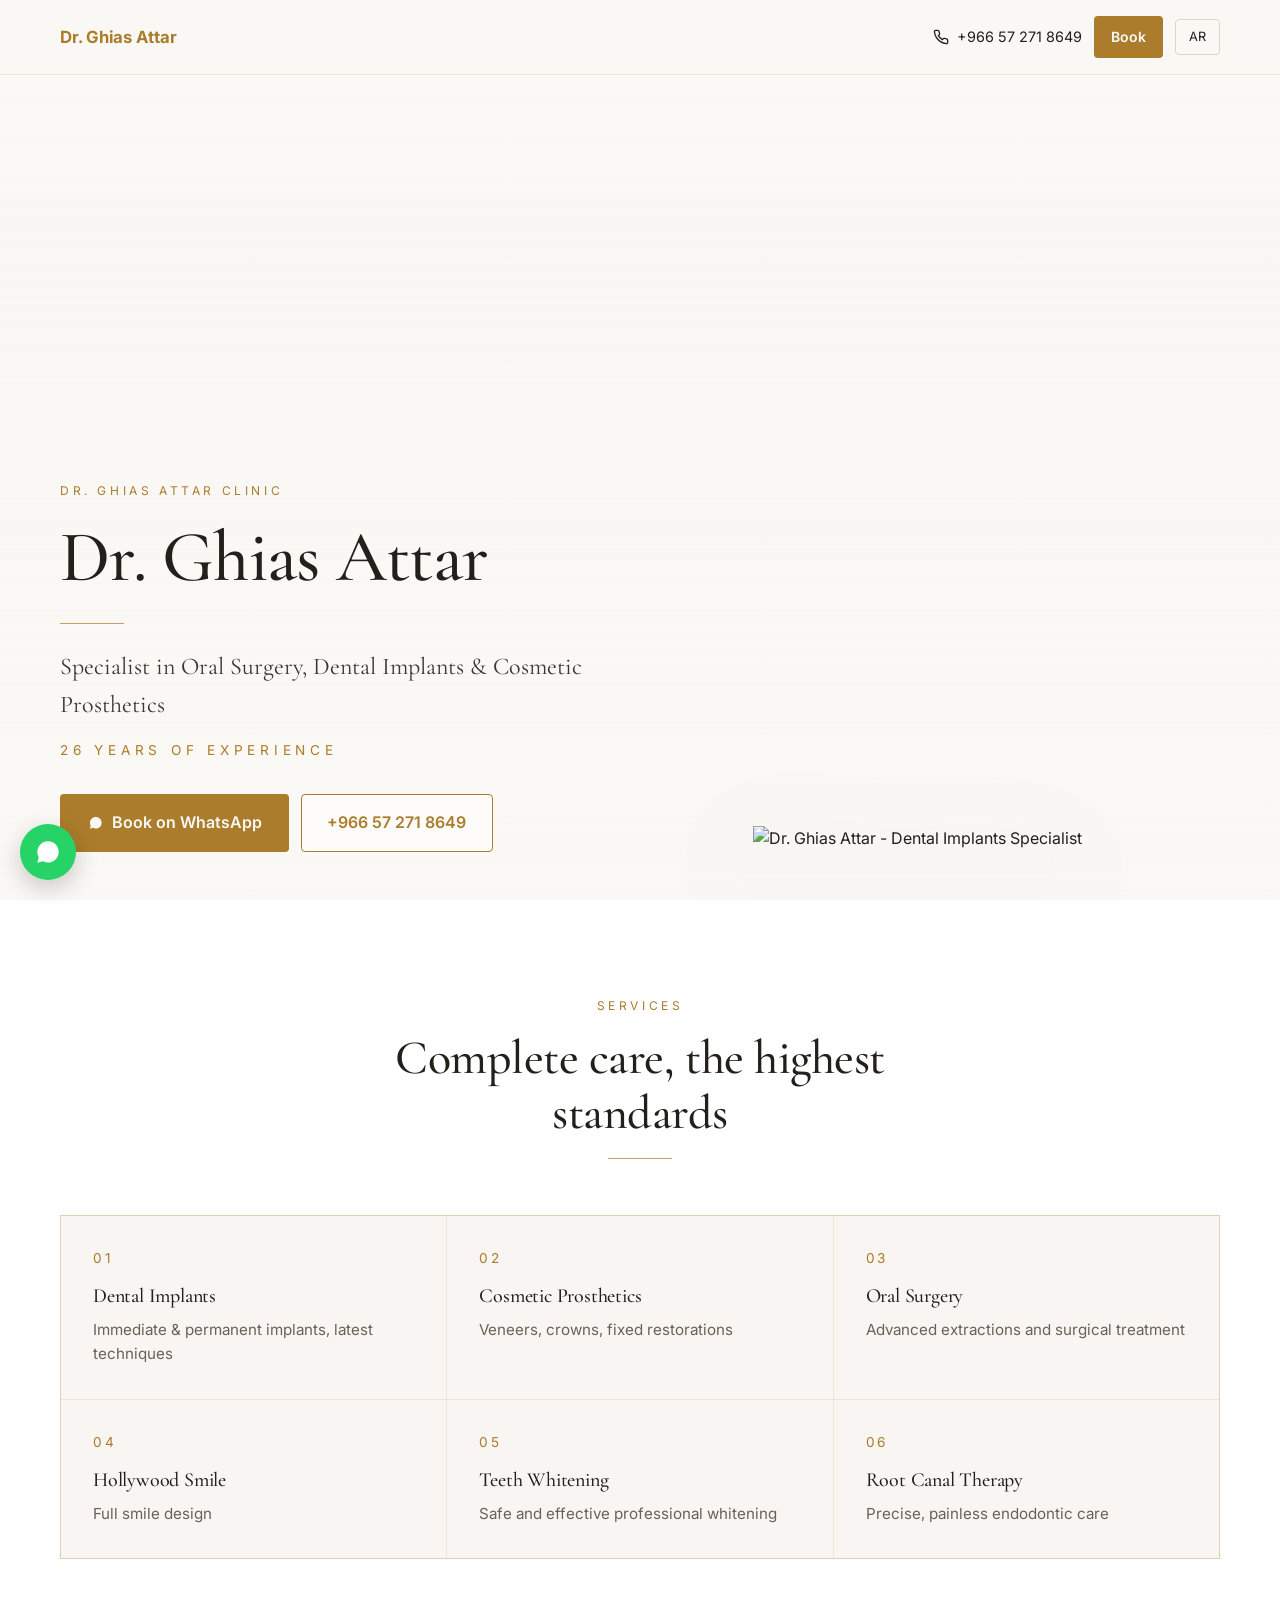
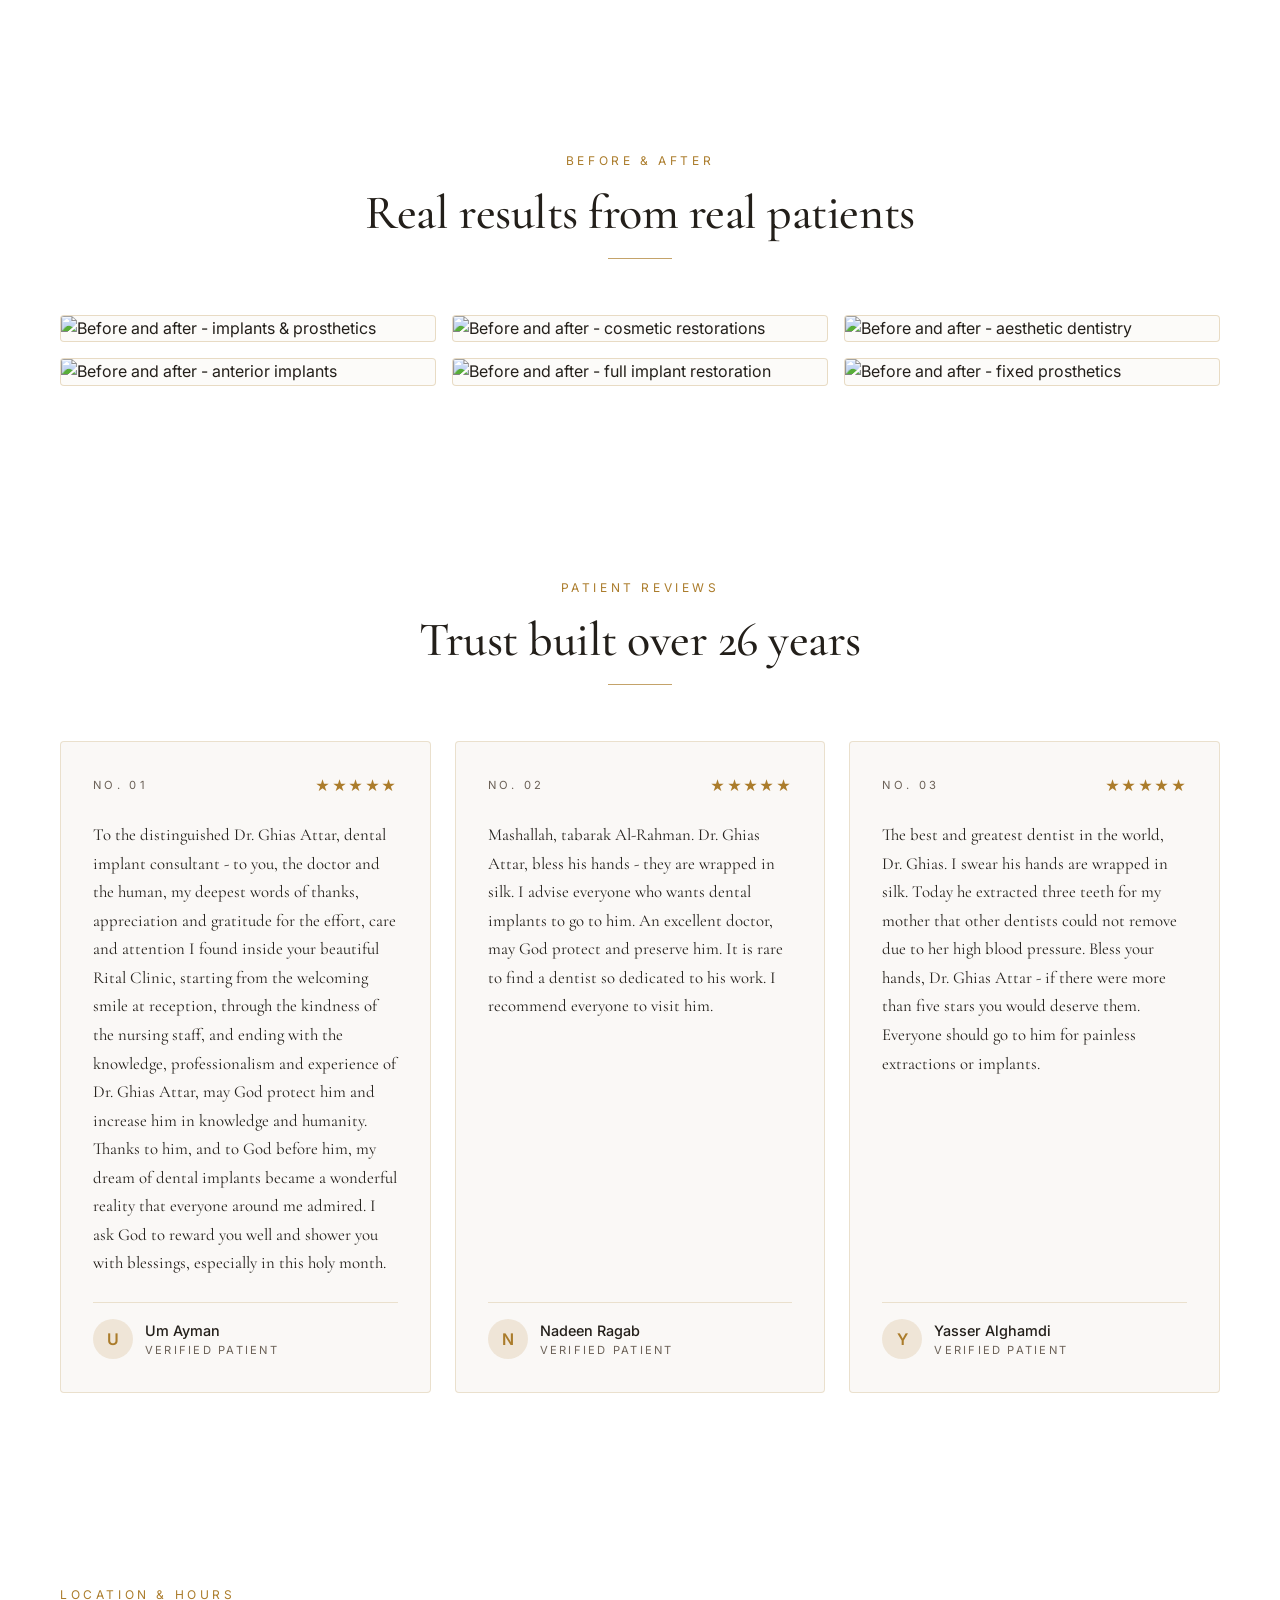
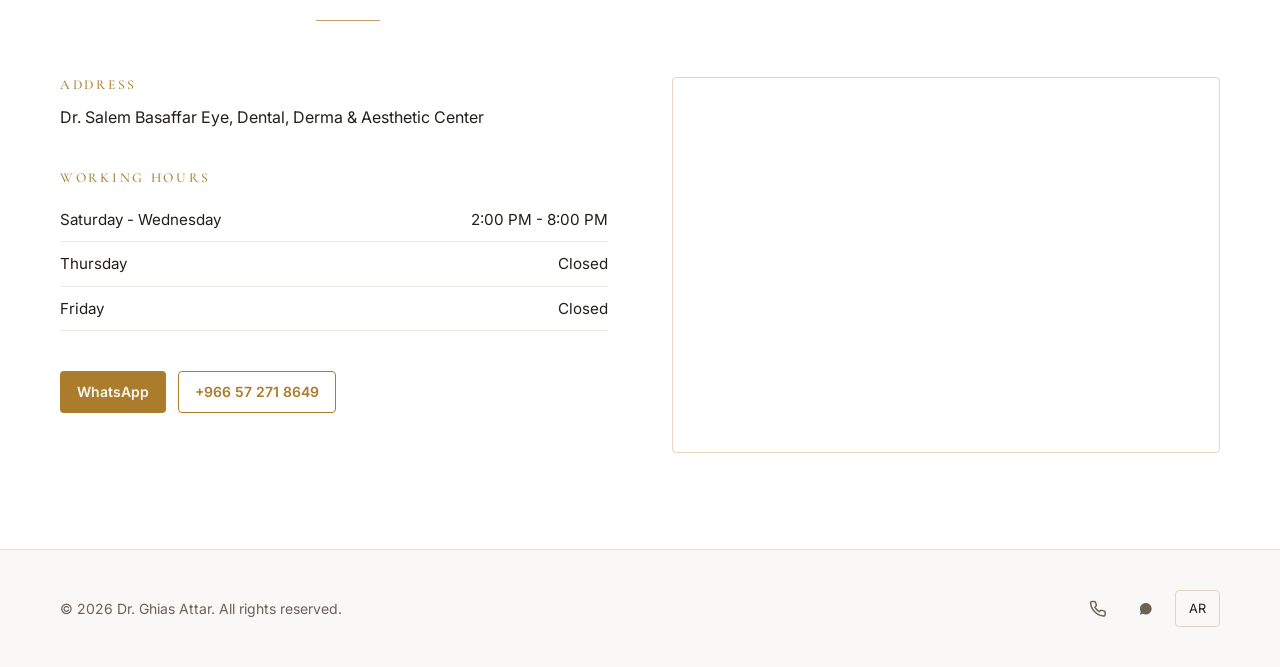
==== en/index.html @ e70b964d "Add files via upload" ====
<!doctype html>
<html lang="en" dir="ltr">
<head>
<meta charset="UTF-8" />
<meta name="viewport" content="width=device-width, initial-scale=1.0" />
<title>Dr. Ghias Attar - Dental Implants & Cosmetic Dentistry Specialist | 26 Years Experience</title>
<meta name="description" content="Dr. Ghias Attar - Specialist in oral surgery, dental implants and cosmetic prosthetics. 26 years of experience. Hollywood smile, veneers, whitening, root canal. Book your appointment today." />
<meta name="keywords" content="dentist, dental implants, cosmetic dentistry, hollywood smile, teeth whitening, Dr. Ghias Attar, Saudi Arabia dentist" />
<link rel="canonical" href="https://dr-ghayath-site.lovable.app/en/" />
<link rel="alternate" hreflang="ar" href="https://dr-ghayath-site.lovable.app/" />
<link rel="alternate" hreflang="en" href="https://dr-ghayath-site.lovable.app/en/" />
<link rel="alternate" hreflang="x-default" href="https://dr-ghayath-site.lovable.app/" />

<meta property="og:type" content="website" />
<meta property="og:locale" content="en_US" />
<meta property="og:title" content="Dr. Ghias Attar - Dental Implants & Cosmetic Dentistry" />
<meta property="og:description" content="26 years of experience in dental implants and cosmetic prosthetics." />
<meta property="og:url" content="https://dr-ghayath-site.lovable.app/en/" />
<meta property="og:image" content="https://dr-ghayath-site.lovable.app/assets/dr-ghiath.jpg" />
<meta name="twitter:card" content="summary_large_image" />

<link rel="icon" type="image/png" href="../favicon.png" />
<link rel="apple-touch-icon" href="../favicon.png" />
<link rel="preconnect" href="https://fonts.googleapis.com" />
<link rel="preconnect" href="https://fonts.gstatic.com" crossorigin />
<link href="https://fonts.googleapis.com/css2?family=Tajawal:wght@400;500;700;900&family=Cormorant+Garamond:wght@400;500;600;700&family=Inter:wght@400;500;600&display=swap" rel="stylesheet" />
<link rel="stylesheet" href="../styles.css" />

<script type="application/ld+json">
{
  "@context": "https://schema.org",
  "@type": "Dentist",
  "name": "Dr. Ghias Attar",
  "alternateName": "د. غياث عطار",
  "image": "https://dr-ghayath-site.lovable.app/assets/dr-ghiath.jpg",
  "url": "https://dr-ghayath-site.lovable.app/en/",
  "telephone": "+966572718649",
  "priceRange": "$$",
  "medicalSpecialty": ["DentalImplants", "CosmeticDentistry", "OralSurgery"],
  "address": { "@type": "PostalAddress", "streetAddress": "Dr. Salem Basaffar Eye, Dental, Derma & Aesthetic Center", "addressCountry": "SA" },
  "openingHoursSpecification": [{ "@type": "OpeningHoursSpecification", "dayOfWeek": ["Saturday","Sunday","Monday","Tuesday","Wednesday"], "opens": "14:00", "closes": "20:00" }],
  "aggregateRating": { "@type": "AggregateRating", "ratingValue": "5.0", "reviewCount": "3" }
}
</script>
</head>
<body>
<!-- Decorative parallax background (aria-hidden, no SEO impact) -->
<div class="parallax-bg" aria-hidden="true">
  <img class="parallax-bg__layer" data-scene="0" src="../assets/clinic-bg.jpg" alt="" loading="eager" style="opacity:1" />
  <img class="parallax-bg__layer" data-scene="1" src="../assets/clinic-room-2.jpg" alt="" loading="lazy" />
  <img class="parallax-bg__layer" data-scene="2" src="../assets/clinic-room-3.jpg" alt="" loading="lazy" />
  <img class="parallax-bg__layer" data-scene="3" src="../assets/clinic-bg.jpg" alt="" loading="lazy" />
  <div class="parallax-bg__wash"></div>
  <div class="parallax-bg__gradient"></div>
</div>
<script>
(function(){
  if (window.matchMedia && window.matchMedia('(prefers-reduced-motion: reduce)').matches) {
    document.querySelectorAll('.parallax-bg__layer').forEach(function(el,i){ el.style.opacity = i===0 ? '1' : '0'; });
    return;
  }
  var layers = document.querySelectorAll('.parallax-bg__layer');
  var ticking = false;
  function update(){
    var max = document.documentElement.scrollHeight - window.innerHeight;
    var progress = max > 0 ? window.scrollY / max : 0;
    var scaled = progress * (layers.length - 1);
    var translateY = progress * 80;
    var scale = 1.08 + progress * 0.04;
    layers.forEach(function(el, i){
      var distance = Math.abs(scaled - i);
      var opacity = Math.max(0, 1 - distance);
      el.style.opacity = opacity;
      el.style.transform = 'translate3d(0,' + (translateY - i*10) + 'px,0) scale(' + scale + ')';
    });
    ticking = false;
  }
  function onScroll(){
    if (ticking) return;
    ticking = true;
    requestAnimationFrame(update);
  }
  update();
  window.addEventListener('scroll', onScroll, { passive: true });
  window.addEventListener('resize', onScroll, { passive: true });
})();
</script>


<header class="site-header">
  <div class="container">
    <a href="#hero" class="brand">Dr. Ghias Attar</a>
    <div class="header-actions">
      <a href="tel:+966572718649" class="header-phone"><svg viewBox="0 0 24 24" fill="none" stroke="currentColor" stroke-width="2" width="16" height="16"><path d="M22 16.92v3a2 2 0 0 1-2.18 2 19.79 19.79 0 0 1-8.63-3.07 19.5 19.5 0 0 1-6-6 19.79 19.79 0 0 1-3.07-8.67A2 2 0 0 1 4.11 2h3a2 2 0 0 1 2 1.72 12.84 12.84 0 0 0 .7 2.81 2 2 0 0 1-.45 2.11L8.09 9.91a16 16 0 0 0 6 6l1.27-1.27a2 2 0 0 1 2.11-.45 12.84 12.84 0 0 0 2.81.7A2 2 0 0 1 22 16.92z"/></svg><span>+966 57 271 8649</span></a>
      <a href="https://wa.me/966572718649" target="_blank" rel="noopener" class="btn btn-primary btn-sm">Book</a>
      <a href="../" class="lang-toggle">AR</a>
    </div>
  </div>
</header>

<main>
  <section id="hero" class="hero">
    <div class="container">
      <div class="hero-grid">
        <div class="hero-text">
          <p class="eyebrow">Dr. Ghias Attar Clinic</p>
          <h1>Dr. Ghias Attar</h1>
          <span class="gold-divider"></span>
          <p class="hero-title">Specialist in Oral Surgery, Dental Implants & Cosmetic Prosthetics</p>
          <p class="hero-experience">26 Years of Experience</p>
          <div class="hero-ctas">
            <a href="https://wa.me/966572718649" target="_blank" rel="noopener" class="btn btn-primary"><svg viewBox="0 0 32 32" fill="currentColor" width="20" height="20"><path d="M16.003 5.333c-5.886 0-10.667 4.78-10.667 10.667 0 1.88.498 3.717 1.444 5.333L5.333 26.667l5.49-1.439a10.62 10.62 0 0 0 5.18 1.34h.004c5.886 0 10.666-4.78 10.666-10.667S21.89 5.333 16.003 5.333z"/></svg>Book on WhatsApp</a>
            <a href="tel:+966572718649" class="btn btn-outline">+966 57 271 8649</a>
          </div>
        </div>
        <div class="hero-img"><img src="../assets/dr-ghiath-cutout.png" alt="Dr. Ghias Attar - Dental Implants Specialist" loading="eager" /></div>
      </div>
    </div>
  </section>

  <section id="services" class="section">
    <div class="container">
      <div class="section-head center"><p class="eyebrow">Services</p><h2>Complete care, the highest standards</h2><span class="gold-divider"></span></div>
      <div class="services-grid">
        <div class="service-card"><div class="service-num">01</div><h3>Dental Implants</h3><p>Immediate & permanent implants, latest techniques</p></div>
        <div class="service-card"><div class="service-num">02</div><h3>Cosmetic Prosthetics</h3><p>Veneers, crowns, fixed restorations</p></div>
        <div class="service-card"><div class="service-num">03</div><h3>Oral Surgery</h3><p>Advanced extractions and surgical treatment</p></div>
        <div class="service-card"><div class="service-num">04</div><h3>Hollywood Smile</h3><p>Full smile design</p></div>
        <div class="service-card"><div class="service-num">05</div><h3>Teeth Whitening</h3><p>Safe and effective professional whitening</p></div>
        <div class="service-card"><div class="service-num">06</div><h3>Root Canal Therapy</h3><p>Precise, painless endodontic care</p></div>
      </div>
    </div>
  </section>

  <section id="gallery" class="section">
    <div class="container">
      <div class="section-head center"><p class="eyebrow">Before & After</p><h2>Real results from real patients</h2><span class="gold-divider"></span></div>
      <div class="gallery-grid">
        <a href="#img1"><img src="../assets/before-after-1.jpg" alt="Before and after - implants & prosthetics" loading="lazy" /></a>
        <a href="#img2"><img src="../assets/before-after-2.jpg" alt="Before and after - cosmetic restorations" loading="lazy" /></a>
        <a href="#img3"><img src="../assets/before-after-3.jpg" alt="Before and after - aesthetic dentistry" loading="lazy" /></a>
        <a href="#img4"><img src="../assets/before-after-4.jpg" alt="Before and after - anterior implants" loading="lazy" /></a>
        <a href="#img5"><img src="../assets/before-after-5.jpg" alt="Before and after - full implant restoration" loading="lazy" /></a>
        <a href="#img6"><img src="../assets/before-after-6.jpg" alt="Before and after - fixed prosthetics" loading="lazy" /></a>
      </div>
    </div>
  </section>

  <section id="testimonials" class="section">
    <div class="container">
      <div class="section-head center"><p class="eyebrow">Patient Reviews</p><h2>Trust built over 26 years</h2><span class="gold-divider"></span></div>
      <div class="reviews-grid">
        <article class="review">
          <div class="review-meta"><span class="review-num">No. 01</span><span class="stars">★★★★★</span></div>
          <p class="review-quote">To the distinguished Dr. Ghias Attar, dental implant consultant - to you, the doctor and the human, my deepest words of thanks, appreciation and gratitude for the effort, care and attention I found inside your beautiful Rital Clinic, starting from the welcoming smile at reception, through the kindness of the nursing staff, and ending with the knowledge, professionalism and experience of Dr. Ghias Attar, may God protect him and increase him in knowledge and humanity. Thanks to him, and to God before him, my dream of dental implants became a wonderful reality that everyone around me admired. I ask God to reward you well and shower you with blessings, especially in this holy month.</p>
          <div class="review-author"><div class="author-avatar">U</div><div><p class="author-name">Um Ayman</p><p class="author-meta">Verified Patient</p></div></div>
        </article>
        <article class="review">
          <div class="review-meta"><span class="review-num">No. 02</span><span class="stars">★★★★★</span></div>
          <p class="review-quote">Mashallah, tabarak Al-Rahman. Dr. Ghias Attar, bless his hands - they are wrapped in silk. I advise everyone who wants dental implants to go to him. An excellent doctor, may God protect and preserve him. It is rare to find a dentist so dedicated to his work. I recommend everyone to visit him.</p>
          <div class="review-author"><div class="author-avatar">N</div><div><p class="author-name">Nadeen Ragab</p><p class="author-meta">Verified Patient</p></div></div>
        </article>
        <article class="review">
          <div class="review-meta"><span class="review-num">No. 03</span><span class="stars">★★★★★</span></div>
          <p class="review-quote">The best and greatest dentist in the world, Dr. Ghias. I swear his hands are wrapped in silk. Today he extracted three teeth for my mother that other dentists could not remove due to her high blood pressure. Bless your hands, Dr. Ghias Attar - if there were more than five stars you would deserve them. Everyone should go to him for painless extractions or implants.</p>
          <div class="review-author"><div class="author-avatar">Y</div><div><p class="author-name">Yasser Alghamdi</p><p class="author-meta">Verified Patient</p></div></div>
        </article>
      </div>
    </div>
  </section>

  <section id="location" class="section">
    <div class="container">
      <div class="section-head" style="text-align:start; margin-inline:0;"><p class="eyebrow">Location & Hours</p><span class="gold-divider"></span></div>
      <div class="location-grid">
        <div class="location-info">
          <div><h3>Address</h3><p>Dr. Salem Basaffar Eye, Dental, Derma & Aesthetic Center</p></div>
          <div><h3>Working Hours</h3>
            <ul class="hours-list">
              <li><span>Saturday - Wednesday</span><span>2:00 PM - 8:00 PM</span></li>
              <li><span>Thursday</span><span>Closed</span></li>
              <li><span>Friday</span><span>Closed</span></li>
            </ul>
          </div>
          <div class="hero-ctas">
            <a href="https://wa.me/966572718649" target="_blank" rel="noopener" class="btn btn-primary btn-sm">WhatsApp</a>
            <a href="tel:+966572718649" class="btn btn-outline btn-sm">+966 57 271 8649</a>
          </div>
        </div>
        <div class="location-map">
          <iframe title="Map - Dr. Salem Basaffar Center" src="https://www.google.com/maps?q=Dr.+Salem+Basaffar+Eye+Dental+Derma+Aesthetic+Center&output=embed" loading="lazy" referrerpolicy="no-referrer-when-downgrade" allowfullscreen></iframe>
        </div>
      </div>
    </div>
  </section>
</main>

<footer class="site-footer">
  <div class="container">
    <p>© <span id="year">2026</span> Dr. Ghias Attar. All rights reserved.</p>
    <div class="footer-links">
      <a href="tel:+966572718649" class="icon-link" aria-label="Call"><svg viewBox="0 0 24 24" fill="none" stroke="currentColor" stroke-width="2"><path d="M22 16.92v3a2 2 0 0 1-2.18 2 19.79 19.79 0 0 1-8.63-3.07 19.5 19.5 0 0 1-6-6 19.79 19.79 0 0 1-3.07-8.67A2 2 0 0 1 4.11 2h3a2 2 0 0 1 2 1.72 12.84 12.84 0 0 0 .7 2.81 2 2 0 0 1-.45 2.11L8.09 9.91a16 16 0 0 0 6 6l1.27-1.27a2 2 0 0 1 2.11-.45 12.84 12.84 0 0 0 2.81.7A2 2 0 0 1 22 16.92z"/></svg></a>
      <a href="https://wa.me/966572718649" target="_blank" rel="noopener" class="icon-link" aria-label="WhatsApp"><svg viewBox="0 0 32 32" fill="currentColor"><path d="M16.003 5.333c-5.886 0-10.667 4.78-10.667 10.667 0 1.88.498 3.717 1.444 5.333L5.333 26.667l5.49-1.439a10.62 10.62 0 0 0 5.18 1.34c5.886 0 10.666-4.78 10.666-10.667S21.89 5.333 16.003 5.333z"/></svg></a>
      <a href="../" class="lang-toggle">AR</a>
    </div>
  </div>
</footer>

<a href="https://wa.me/966572718649" target="_blank" rel="noopener" class="wa-float" aria-label="WhatsApp">
  <svg viewBox="0 0 32 32" fill="currentColor"><path d="M16.003 5.333c-5.886 0-10.667 4.78-10.667 10.667 0 1.88.498 3.717 1.444 5.333L5.333 26.667l5.49-1.439a10.62 10.62 0 0 0 5.18 1.34h.004c5.886 0 10.666-4.78 10.666-10.667S21.89 5.333 16.003 5.333zm4.87 12.964c-.267-.133-1.578-.778-1.822-.867-.244-.089-.422-.133-.6.134-.178.266-.689.867-.844 1.045-.155.178-.31.2-.578.067-.267-.134-1.127-.415-2.146-1.323-.793-.708-1.328-1.582-1.484-1.849-.155-.266-.016-.41.117-.543.12-.12.267-.31.4-.466.133-.155.178-.266.267-.444.089-.178.044-.333-.022-.467-.067-.133-.6-1.448-.823-1.982-.217-.52-.437-.45-.6-.458l-.511-.009a.98.98 0 0 0-.711.333c-.244.267-.933.911-.933 2.222s.955 2.578 1.088 2.756c.133.178 1.88 2.87 4.555 4.025.637.275 1.133.439 1.52.563.638.203 1.219.174 1.679.106.512-.077 1.578-.645 1.8-1.267.222-.622.222-1.156.155-1.267z"/></svg>
</a>

<a href="#gallery" id="img1" class="lightbox" aria-label="Close"><span class="lightbox__close" aria-hidden="true">&times;</span><img src="../assets/before-after-1.jpg" alt="" /></a>
<a href="#gallery" id="img2" class="lightbox" aria-label="Close"><span class="lightbox__close" aria-hidden="true">&times;</span><img src="../assets/before-after-2.jpg" alt="" /></a>
<a href="#gallery" id="img3" class="lightbox" aria-label="Close"><span class="lightbox__close" aria-hidden="true">&times;</span><img src="../assets/before-after-3.jpg" alt="" /></a>
<a href="#gallery" id="img4" class="lightbox" aria-label="Close"><span class="lightbox__close" aria-hidden="true">&times;</span><img src="../assets/before-after-4.jpg" alt="" /></a>
<a href="#gallery" id="img5" class="lightbox" aria-label="Close"><span class="lightbox__close" aria-hidden="true">&times;</span><img src="../assets/before-after-5.jpg" alt="" /></a>
<a href="#gallery" id="img6" class="lightbox" aria-label="Close"><span class="lightbox__close" aria-hidden="true">&times;</span><img src="../assets/before-after-6.jpg" alt="" /></a>
<script>document.getElementById('year').textContent = new Date().getFullYear();</script>
</body>
</html>
---- styles.css ----
/* Dr. Ghias Attar — static site styles */
:root {
  --bg: hsl(40 30% 97%);
  --bg-soft: hsl(40 35% 94%);
  --card: hsl(40 30% 99%);
  --ink: hsl(30 15% 12%);
  --muted: hsl(30 10% 38%);
  --primary: hsl(38 60% 42%);
  --primary-soft: hsl(38 70% 55%);
  --border: hsl(38 25% 82%);
  --shadow: 0 30px 60px -20px rgba(150, 110, 30, 0.25);
}

* { box-sizing: border-box; margin: 0; padding: 0; }

html { scroll-behavior: smooth; -webkit-text-size-adjust: 100%; }

body {
  background: transparent;
  color: var(--ink);
  font-family: 'Tajawal', 'Inter', system-ui, sans-serif;
  line-height: 1.6;
  -webkit-font-smoothing: antialiased;
}

html[lang="en"] body {
  font-family: 'Inter', 'Tajawal', system-ui, sans-serif;
}

h1, h2, h3, h4 {
  font-family: 'Tajawal', serif;
  font-weight: 700;
  letter-spacing: -0.01em;
  line-height: 1.15;
}

html[lang="en"] h1, html[lang="en"] h2, html[lang="en"] h3, html[lang="en"] h4 {
  font-family: 'Cormorant Garamond', 'Tajawal', serif;
  font-weight: 500;
}

a { color: inherit; text-decoration: none; }
img { max-width: 100%; height: auto; display: block; }

.container {
  width: 100%;
  max-width: 1200px;
  margin: 0 auto;
  padding: 0 1.25rem;
}

.gold-divider {
  display: block;
  height: 1px;
  width: 64px;
  background: var(--primary);
  opacity: 0.7;
  margin: 1.5rem 0;
}

.center .gold-divider { margin-left: auto; margin-right: auto; }
.eyebrow {
  font-size: 0.75rem;
  letter-spacing: 0.3em;
  text-transform: uppercase;
  color: var(--primary);
  margin-bottom: 1rem;
}

.btn {
  display: inline-flex;
  align-items: center;
  gap: 0.5rem;
  padding: 0.95rem 1.6rem;
  font-size: 1rem;
  font-weight: 600;
  border-radius: 4px;
  transition: all 0.2s ease;
  border: 1px solid transparent;
  cursor: pointer;
}
.btn-primary { background: var(--primary); color: var(--bg); }
.btn-primary:hover { background: var(--primary-soft); color: var(--ink); }
.btn-outline { border-color: var(--primary); color: var(--primary); background: rgba(255,255,255,0.5); }
.btn-outline:hover { background: var(--primary); color: var(--bg); }

.btn svg { width: 1.1rem; height: 1.1rem; }

/* Header */
.site-header {
  position: fixed;
  top: 0; left: 0; right: 0;
  z-index: 50;
  background: hsla(40, 30%, 97%, 0.85);
  backdrop-filter: blur(12px);
  -webkit-backdrop-filter: blur(12px);
  border-bottom: 1px solid hsla(38, 60%, 42%, 0.15);
}
.site-header .container {
  display: flex;
  align-items: center;
  justify-content: space-between;
  padding-top: 1rem;
  padding-bottom: 1rem;
}
.brand { font-size: 1.05rem; font-weight: 700; color: var(--primary); }
.header-actions { display: flex; align-items: center; gap: 0.75rem; }
.header-phone { display: none; align-items: center; gap: 0.5rem; font-size: 0.9rem; color: var(--ink); }
.header-phone:hover { color: var(--primary); }
.btn-sm { padding: 0.55rem 1rem; font-size: 0.875rem; }
.lang-toggle {
  border: 1px solid var(--border);
  padding: 0.45rem 0.8rem;
  font-size: 0.8rem;
  border-radius: 4px;
  color: var(--ink);
  background: transparent;
}
.lang-toggle:hover { border-color: var(--primary); color: var(--primary); }

@media (min-width: 640px) { .header-phone { display: inline-flex; } }

/* Hero */
.hero {
  min-height: 100svh;
  display: flex;
  align-items: flex-end;
  padding: 7rem 0 3rem;
  position: relative;
  overflow: hidden;
}
.hero-grid {
  display: grid;
  grid-template-columns: 1fr;
  gap: 2rem;
  align-items: end;
  width: 100%;
}
.hero-img { display: flex; justify-content: center; }
.hero-img img {
  width: 18rem;
  filter: drop-shadow(0 30px 55px rgba(60, 40, 10, 0.3));
  object-fit: contain;
  object-position: bottom;
}
.hero-text h1 {
  font-size: clamp(2.5rem, 7vw, 4.5rem);
  margin-bottom: 1rem;
}
.hero-title {
  font-size: clamp(1.15rem, 2.5vw, 1.5rem);
  color: hsla(30, 15%, 12%, 0.9);
  max-width: 36rem;
  margin-bottom: 0.75rem;
  font-family: 'Cormorant Garamond', 'Tajawal', serif;
}
html[lang="ar"] .hero-title { font-family: 'Tajawal', serif; }
.hero-experience {
  font-size: 0.85rem;
  letter-spacing: 0.35em;
  text-transform: uppercase;
  color: var(--primary);
  margin: 1rem 0 2rem;
}
.hero-ctas { display: flex; flex-wrap: wrap; gap: 0.75rem; }

@media (min-width: 768px) {
  .hero-grid { grid-template-columns: 7fr 5fr; gap: 2.5rem; }
  .hero-img { order: 2; justify-content: flex-end; }
  .hero-img img { width: 100%; max-height: 720px; }
  .hero-text { order: 1; }
}

/* Sections */
.section { padding: 6rem 0; position: relative; }
.section-head { max-width: 36rem; margin: 0 auto 3.5rem; text-align: center; }
.section-head h2 {
  font-size: clamp(1.85rem, 4vw, 3rem);
  margin: 0.5rem 0 1rem;
}
.section-head .gold-divider { margin: 1rem auto 0; }

/* Services */
.services-grid {
  display: grid;
  grid-template-columns: 1fr;
  gap: 1px;
  background: hsla(38, 60%, 42%, 0.2);
  border: 1px solid hsla(38, 60%, 42%, 0.2);
}
.service-card {
  background: hsla(40, 30%, 97%, 0.9);
  padding: 2rem;
  transition: background 0.2s;
}
.service-card:hover { background: var(--bg); }
.service-num {
  color: var(--primary);
  font-size: 0.85rem;
  letter-spacing: 0.2em;
  margin-bottom: 1rem;
}
.service-card h3 { font-size: 1.25rem; margin-bottom: 0.6rem; }
.service-card p { color: var(--muted); font-size: 0.95rem; }
@media (min-width: 640px) { .services-grid { grid-template-columns: 1fr 1fr; } }
@media (min-width: 1024px) { .services-grid { grid-template-columns: 1fr 1fr 1fr; } }

/* Gallery */
.gallery-grid {
  display: grid;
  grid-template-columns: 1fr;
  gap: 1rem;
}
.gallery-grid a {
  display: block;
  border: 1px solid hsla(38, 60%, 42%, 0.25);
  overflow: hidden;
  border-radius: 4px;
  transition: border-color 0.2s, transform 0.4s;
  background: hsla(40, 30%, 97%, 0.6);
}
.gallery-grid a:hover { border-color: var(--primary); }
.gallery-grid img { transition: transform 0.5s ease; width: 100%; }
.gallery-grid a:hover img { transform: scale(1.03); }
@media (min-width: 640px) { .gallery-grid { grid-template-columns: 1fr 1fr; } }
@media (min-width: 1024px) { .gallery-grid { grid-template-columns: 1fr 1fr 1fr; } }

/* Testimonials */
.reviews-grid {
  display: grid;
  grid-template-columns: 1fr;
  gap: 1.5rem;
}
.review {
  position: relative;
  background: hsla(40, 30%, 97%, 0.9);
  border: 1px solid hsla(38, 60%, 42%, 0.2);
  padding: 2rem;
  border-radius: 4px;
  display: flex;
  flex-direction: column;
}
.review-meta {
  display: flex;
  justify-content: space-between;
  align-items: center;
  margin-bottom: 1.5rem;
}
.review-num {
  font-size: 0.7rem;
  letter-spacing: 0.3em;
  text-transform: uppercase;
  color: var(--muted);
}
.stars { color: var(--primary); font-size: 0.9rem; letter-spacing: 0.1em; font-family: 'Inter', 'Segoe UI Symbol', 'Apple Color Emoji', system-ui, sans-serif; }
.review-num { font-family: 'Inter', system-ui, sans-serif; }
.review-quote {
  font-family: 'Cormorant Garamond', 'Tajawal', serif;
  font-size: 1.05rem;
  line-height: 1.7;
  margin-bottom: 1.5rem;
  flex: 1;
}
html[lang="ar"] .review-quote { font-family: 'Tajawal', serif; font-weight: 400; }
.review-author {
  display: flex;
  align-items: center;
  gap: 0.75rem;
  padding-top: 1rem;
  border-top: 1px solid hsla(38, 60%, 42%, 0.2);
}
.author-avatar {
  width: 2.5rem; height: 2.5rem;
  border-radius: 50%;
  background: hsla(38, 60%, 42%, 0.15);
  color: var(--primary);
  display: flex;
  align-items: center;
  justify-content: center;
  font-weight: 600;
  flex-shrink: 0;
}
.author-name { font-size: 0.9rem; font-weight: 500; }
.author-meta { font-size: 0.7rem; letter-spacing: 0.2em; text-transform: uppercase; color: var(--muted); }
@media (min-width: 768px) { .reviews-grid { grid-template-columns: 1fr 1fr 1fr; } }

/* Location */
.location-grid {
  display: grid;
  grid-template-columns: 1fr;
  gap: 2.5rem;
}
.location-info > div { margin-bottom: 2.5rem; }
.location-info h3 {
  font-size: 0.85rem;
  letter-spacing: 0.2em;
  text-transform: uppercase;
  color: var(--primary);
  margin-bottom: 0.75rem;
}
.hours-list { list-style: none; }
.hours-list li {
  display: flex;
  justify-content: space-between;
  padding: 0.6rem 0;
  border-bottom: 1px solid hsla(38, 25%, 82%, 0.5);
  font-size: 0.95rem;
}
.location-map {
  border: 1px solid hsla(38, 60%, 42%, 0.3);
  border-radius: 4px;
  overflow: hidden;
  min-height: 360px;
}
.location-map iframe { width: 100%; height: 100%; min-height: 360px; border: 0; display: block; }
@media (min-width: 768px) { .location-grid { grid-template-columns: 1fr 1fr; gap: 4rem; } }

/* Footer */
.site-footer {
  border-top: 1px solid hsla(38, 60%, 42%, 0.2);
  padding: 2.5rem 0;
  background: hsla(40, 30%, 97%, 0.9);
}
.site-footer .container {
  display: flex;
  flex-direction: column;
  align-items: center;
  gap: 1.5rem;
  text-align: center;
}
.site-footer p { color: var(--muted); font-size: 0.875rem; }
.footer-links { display: flex; gap: 0.75rem; align-items: center; }
.icon-link {
  display: inline-flex;
  width: 2.25rem; height: 2.25rem;
  align-items: center; justify-content: center;
  color: var(--muted);
  border-radius: 50%;
}
.icon-link:hover { color: var(--primary); }
.icon-link svg { width: 1.1rem; height: 1.1rem; }
@media (min-width: 768px) {
  .site-footer .container { flex-direction: row; justify-content: space-between; text-align: start; }
}

/* Floating WhatsApp */
.wa-float {
  position: fixed;
  bottom: 1.25rem;
  inset-inline-start: 1.25rem;
  z-index: 50;
  width: 3.5rem;
  height: 3.5rem;
  border-radius: 50%;
  background: #25D366;
  color: #fff;
  display: inline-flex;
  align-items: center;
  justify-content: center;
  box-shadow: 0 8px 24px rgba(0,0,0,0.2);
  transition: transform 0.2s;
}
.wa-float:hover { transform: scale(1.05); }
.wa-float svg { width: 2rem; height: 2rem; }

/* Lightbox via :target — entire backdrop is a link, click anywhere to close */
.lightbox {
  position: fixed;
  inset: 0;
  background: rgba(20, 14, 8, 0.92);
  display: none;
  align-items: center;
  justify-content: center;
  z-index: 100;
  padding: 1rem;
  cursor: zoom-out;
  text-decoration: none;
}
.lightbox:target { display: flex; }
.lightbox img {
  max-height: 90vh;
  max-width: 100%;
  object-fit: contain;
  cursor: default;
  pointer-events: none;
}
.lightbox__close {
  position: absolute;
  top: 1.25rem;
  inset-inline-end: 1.25rem;
  width: 2.5rem;
  height: 2.5rem;
  display: flex;
  align-items: center;
  justify-content: center;
  color: var(--bg);
  font-family: 'Inter', system-ui, sans-serif;
  font-size: 2rem;
  line-height: 1;
  border-radius: 999px;
  background: rgba(0,0,0,0.35);
}

/* Utility */
[dir="rtl"] .ltr-num { direction: ltr; display: inline-block; unicode-bidi: embed; }

/* ============================================
   Parallax background — decorative, SEO-safe
   ============================================ */
.parallax-bg {
  position: fixed;
  inset: 0;
  z-index: -1;
  overflow: hidden;
  background: var(--bg);
  pointer-events: none;
}
.parallax-bg__layer {
  position: absolute;
  inset: 0;
  width: 100%;
  height: 100%;
  object-fit: cover;
  opacity: 0;
  transform: translate3d(0, 0, 0) scale(1.08);
  transition: opacity 0.7s ease-out;
  will-change: transform, opacity;
}
.parallax-bg__wash {
  position: absolute;
  inset: 0;
  background: hsla(40, 30%, 97%, 0.55);
}
.parallax-bg__gradient {
  position: absolute;
  inset: 0;
  background: linear-gradient(
    to bottom,
    hsla(40, 30%, 97%, 0.3) 0%,
    transparent 50%,
    hsla(40, 30%, 97%, 0.7) 100%
  );
}
/* Respect users who prefer less motion */
@media (prefers-reduced-motion: reduce) {
  .parallax-bg__layer {
    transition: none;
    transform: none !important;
  }
}
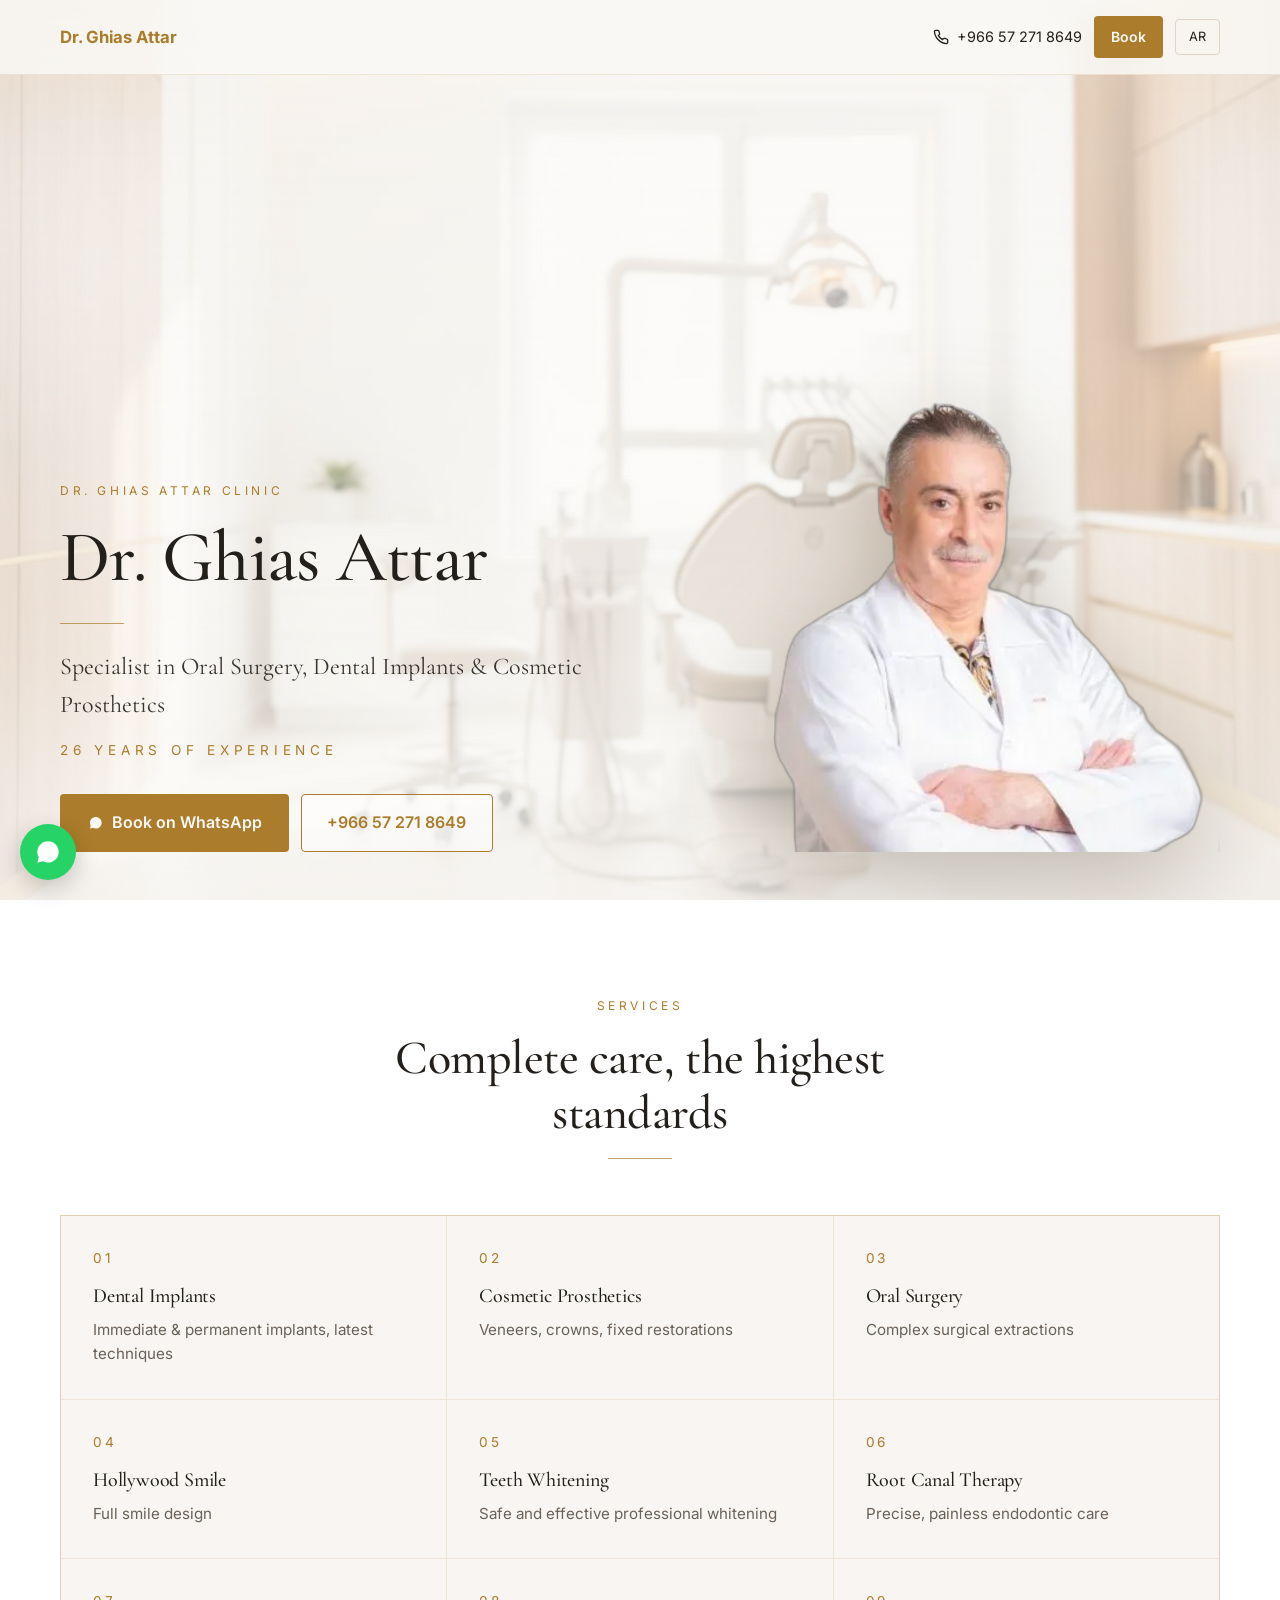
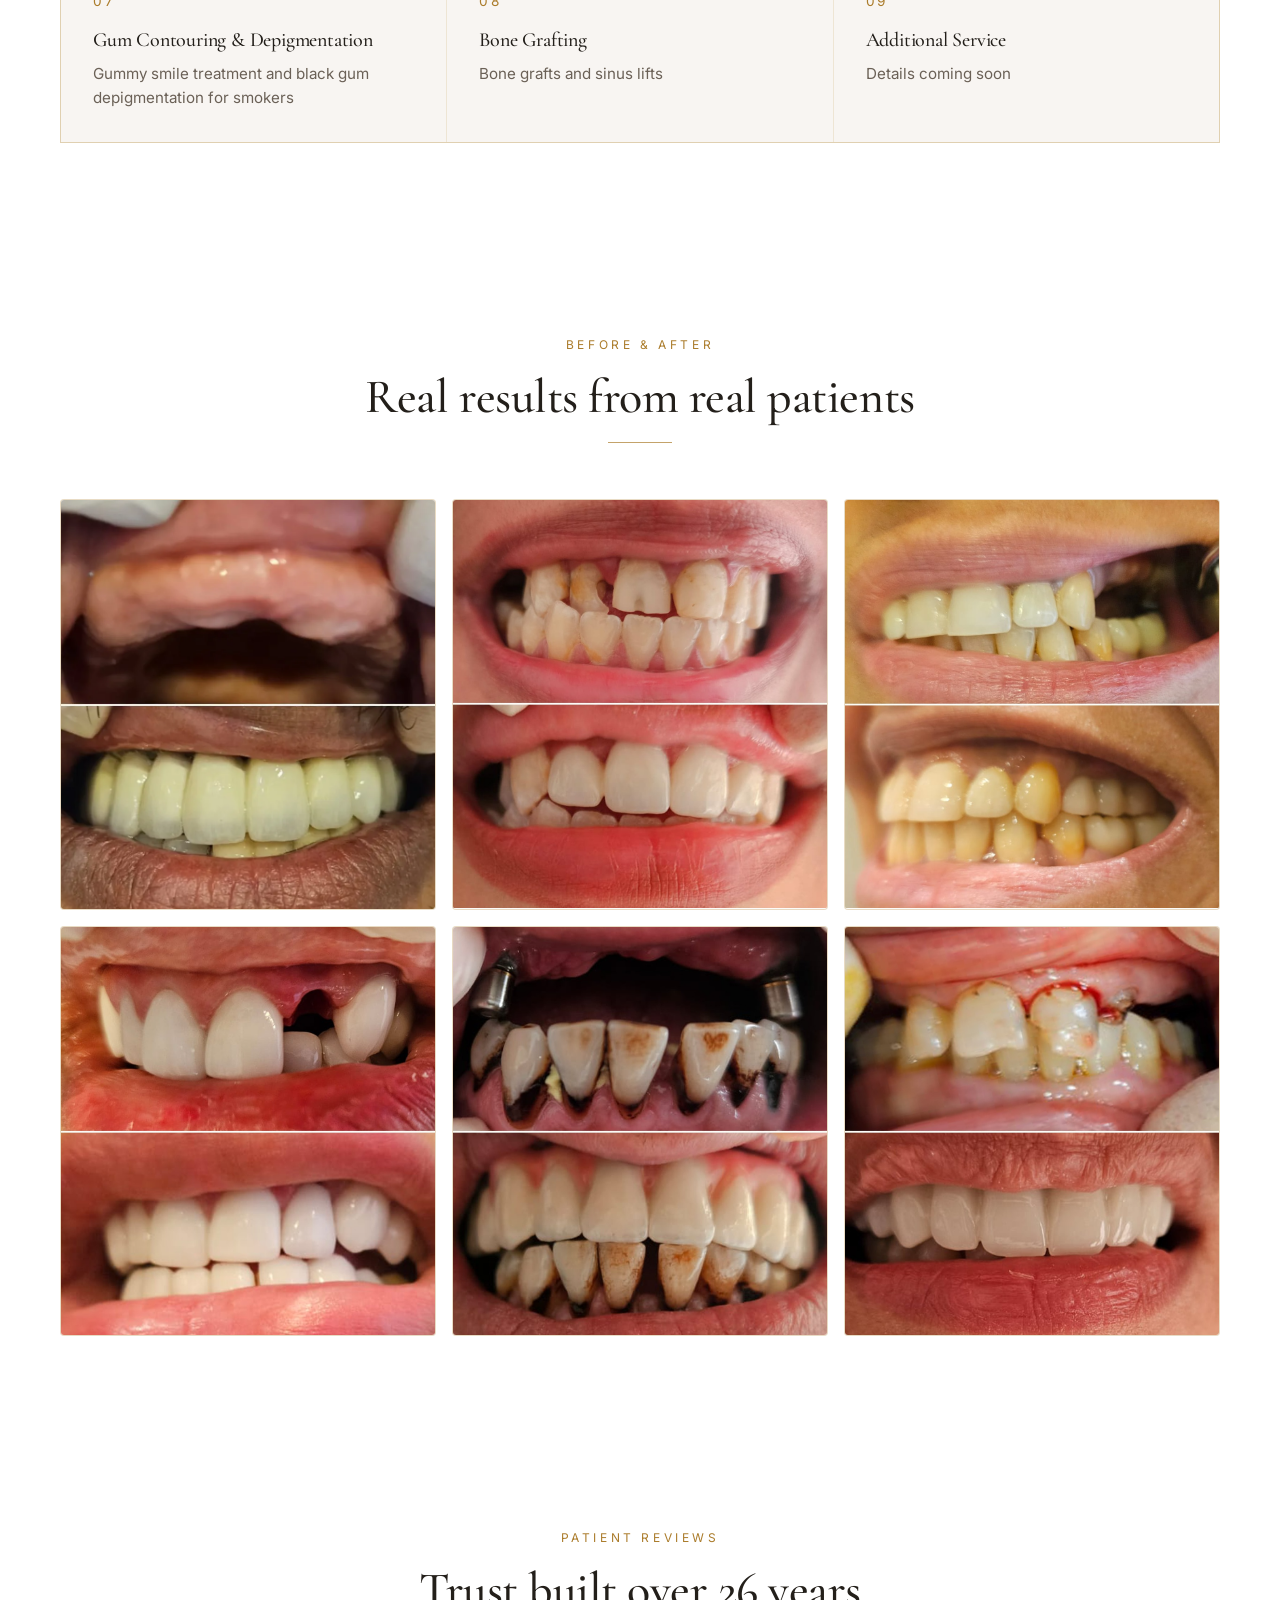
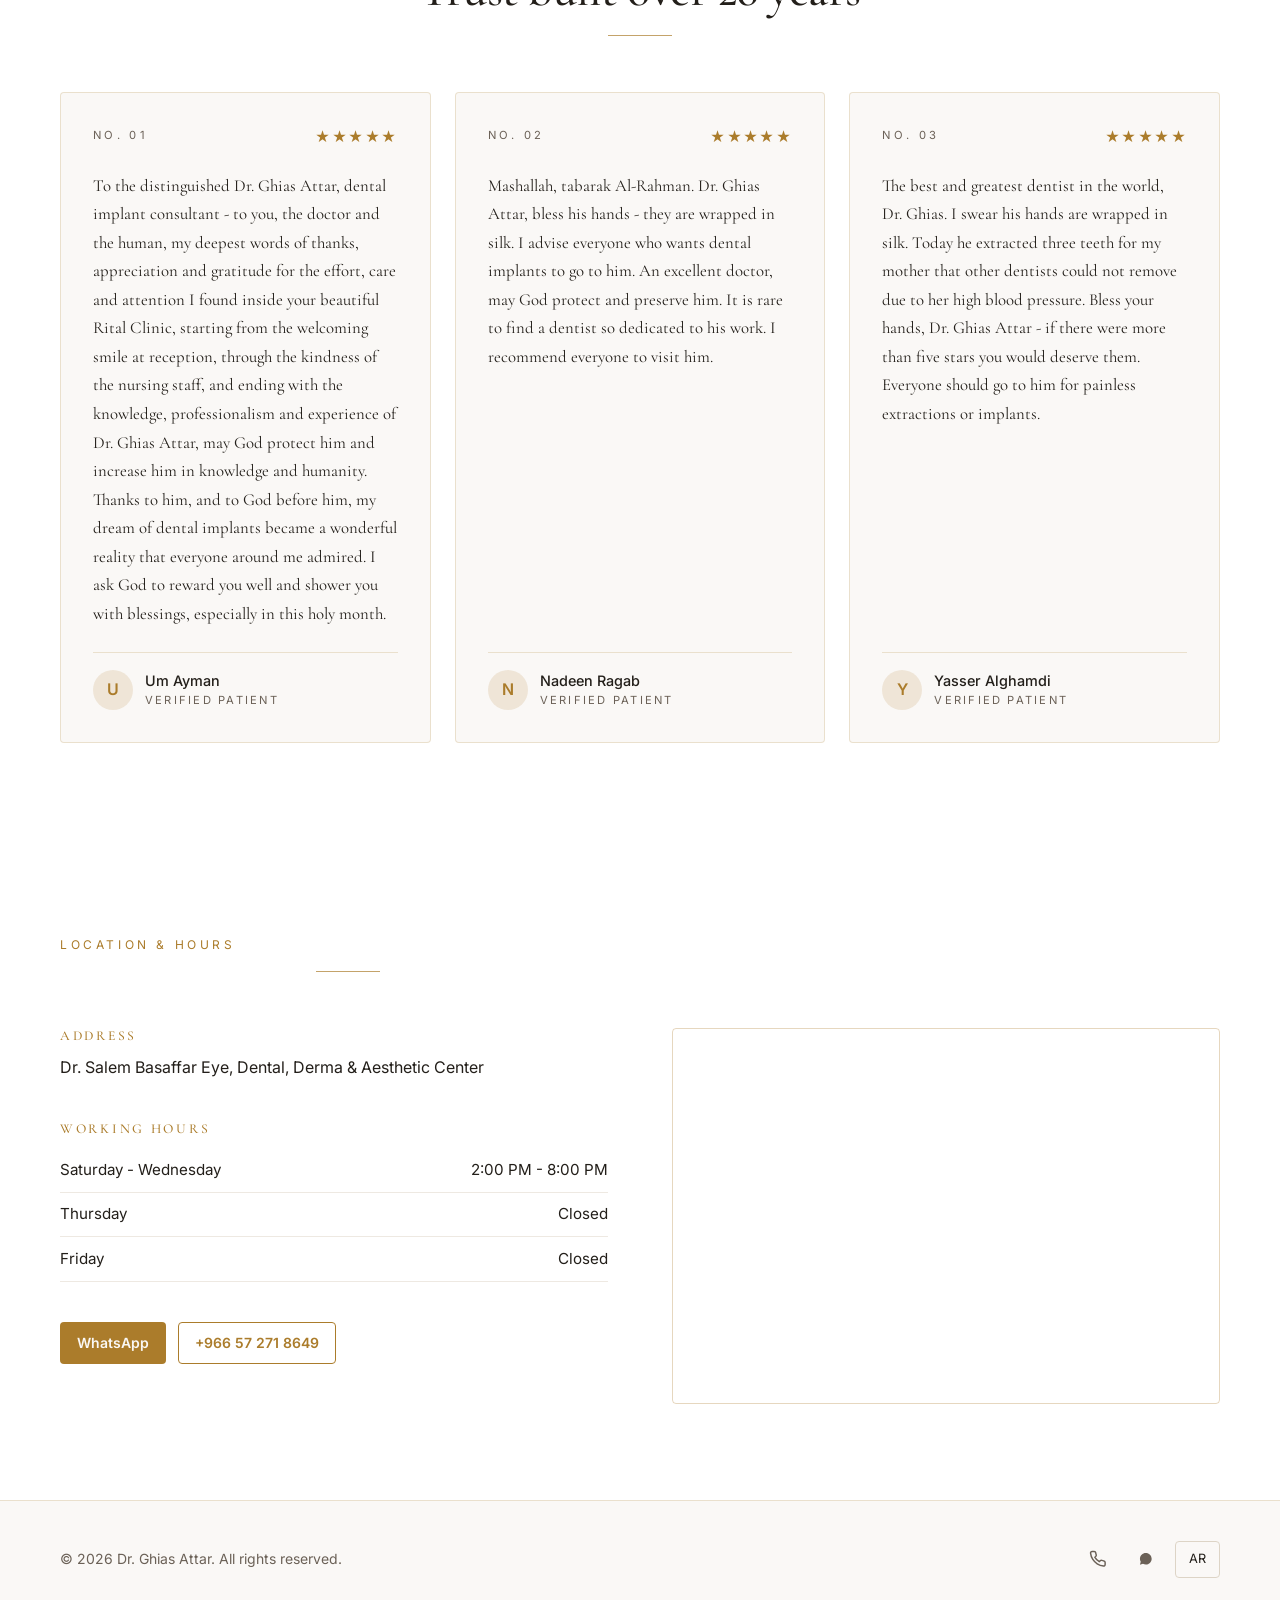
==== commit 083de937: "Add files via upload" ====
--- a/en/index.html
+++ b/en/index.html
@@ -124,10 +124,13 @@
       <div class="services-grid">
         <div class="service-card"><div class="service-num">01</div><h3>Dental Implants</h3><p>Immediate & permanent implants, latest techniques</p></div>
         <div class="service-card"><div class="service-num">02</div><h3>Cosmetic Prosthetics</h3><p>Veneers, crowns, fixed restorations</p></div>
-        <div class="service-card"><div class="service-num">03</div><h3>Oral Surgery</h3><p>Advanced extractions and surgical treatment</p></div>
+        <div class="service-card"><div class="service-num">03</div><h3>Oral Surgery</h3><p>Complex surgical extractions</p></div>
         <div class="service-card"><div class="service-num">04</div><h3>Hollywood Smile</h3><p>Full smile design</p></div>
         <div class="service-card"><div class="service-num">05</div><h3>Teeth Whitening</h3><p>Safe and effective professional whitening</p></div>
         <div class="service-card"><div class="service-num">06</div><h3>Root Canal Therapy</h3><p>Precise, painless endodontic care</p></div>
+        <div class="service-card"><div class="service-num">07</div><h3>Gum Contouring & Depigmentation</h3><p>Gummy smile treatment and black gum depigmentation for smokers</p></div>
+        <div class="service-card"><div class="service-num">08</div><h3>Bone Grafting</h3><p>Bone grafts and sinus lifts</p></div>
+        <div class="service-card"><div class="service-num">09</div><h3>Additional Service</h3><p>Details coming soon</p></div>
       </div>
     </div>
   </section>
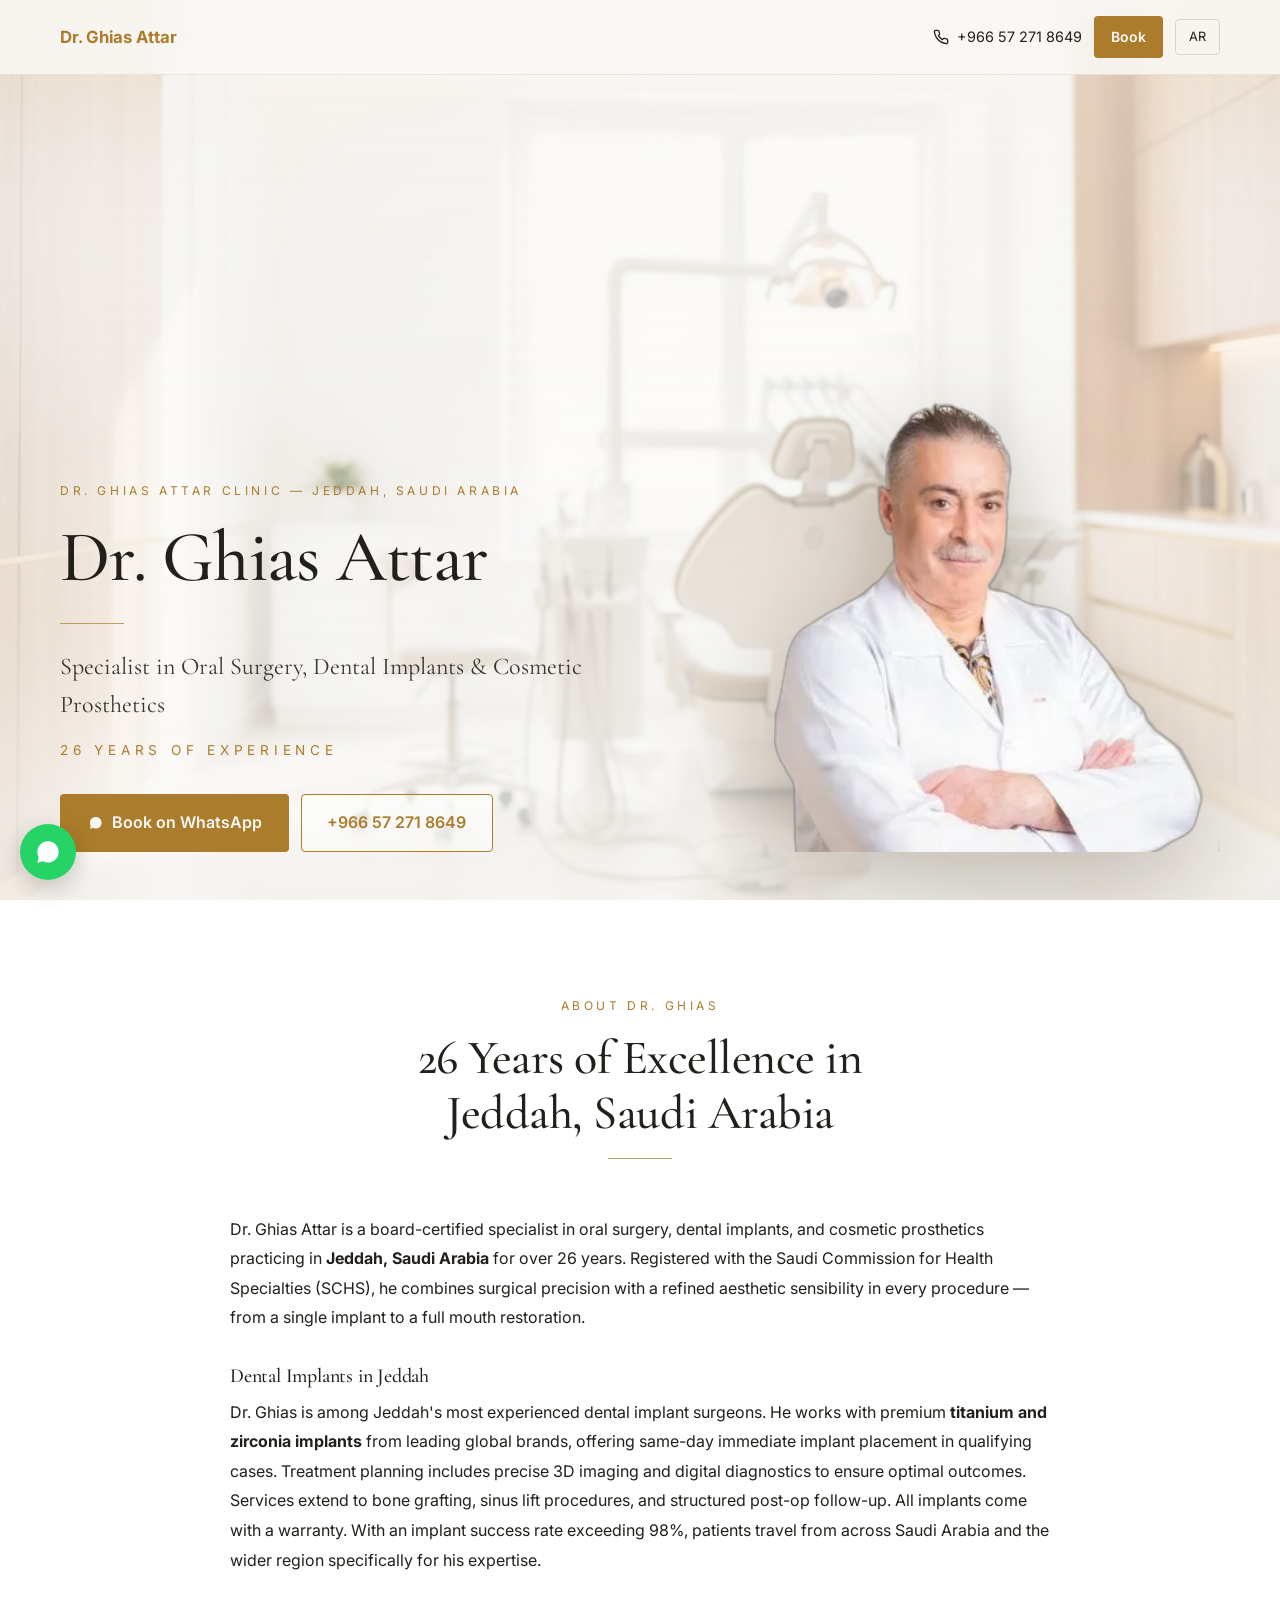
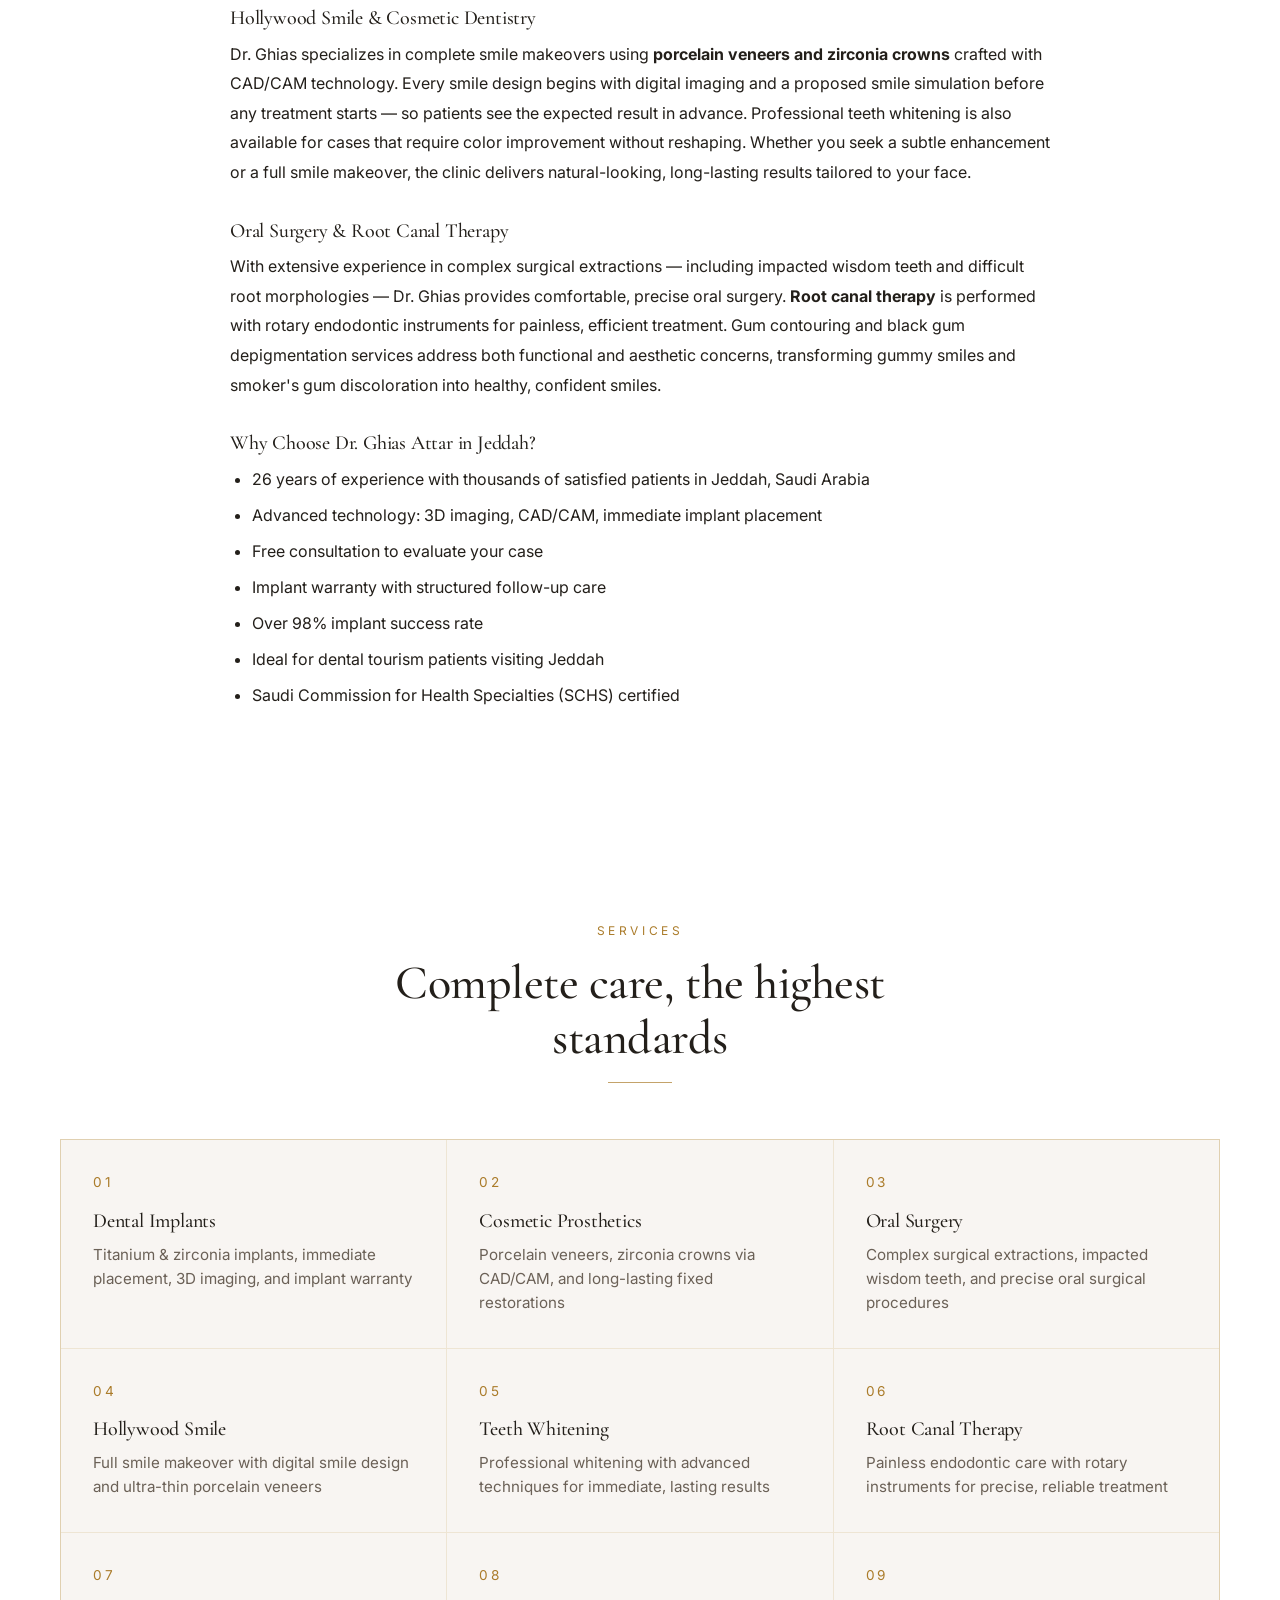
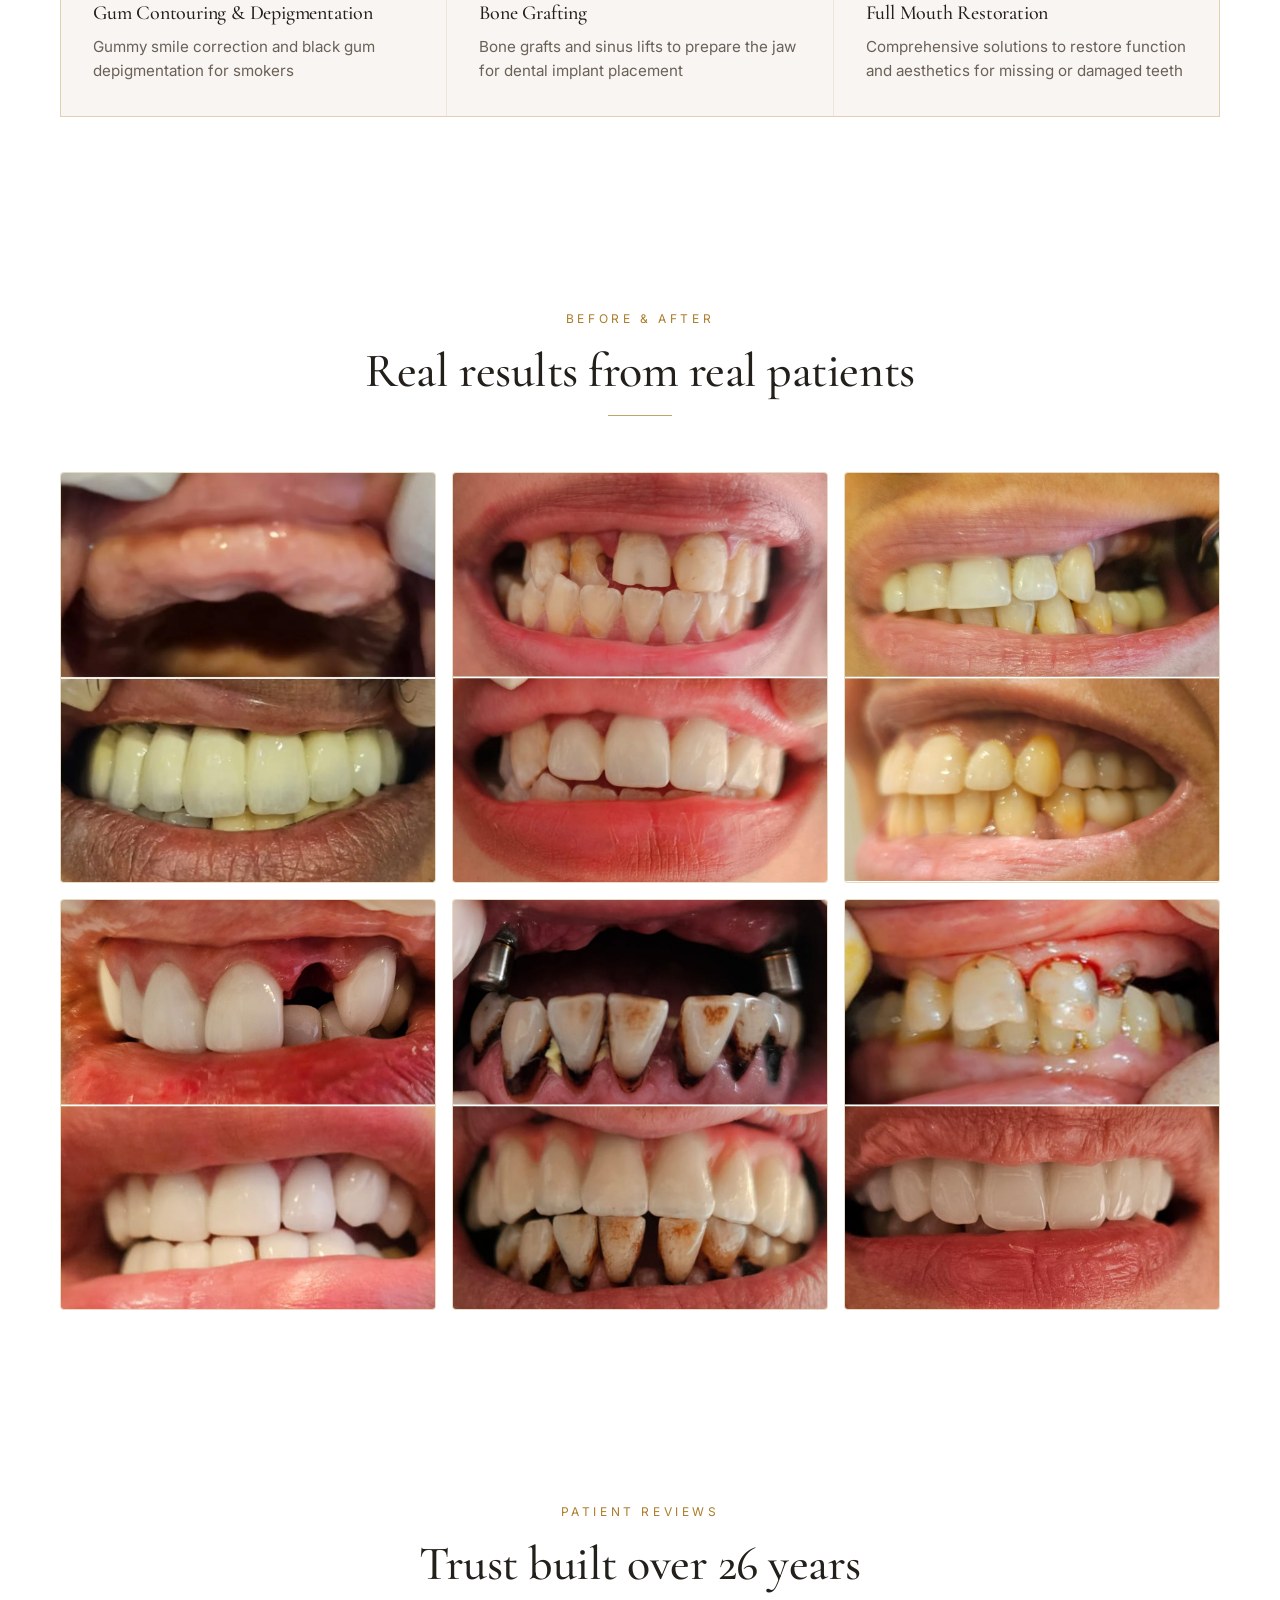
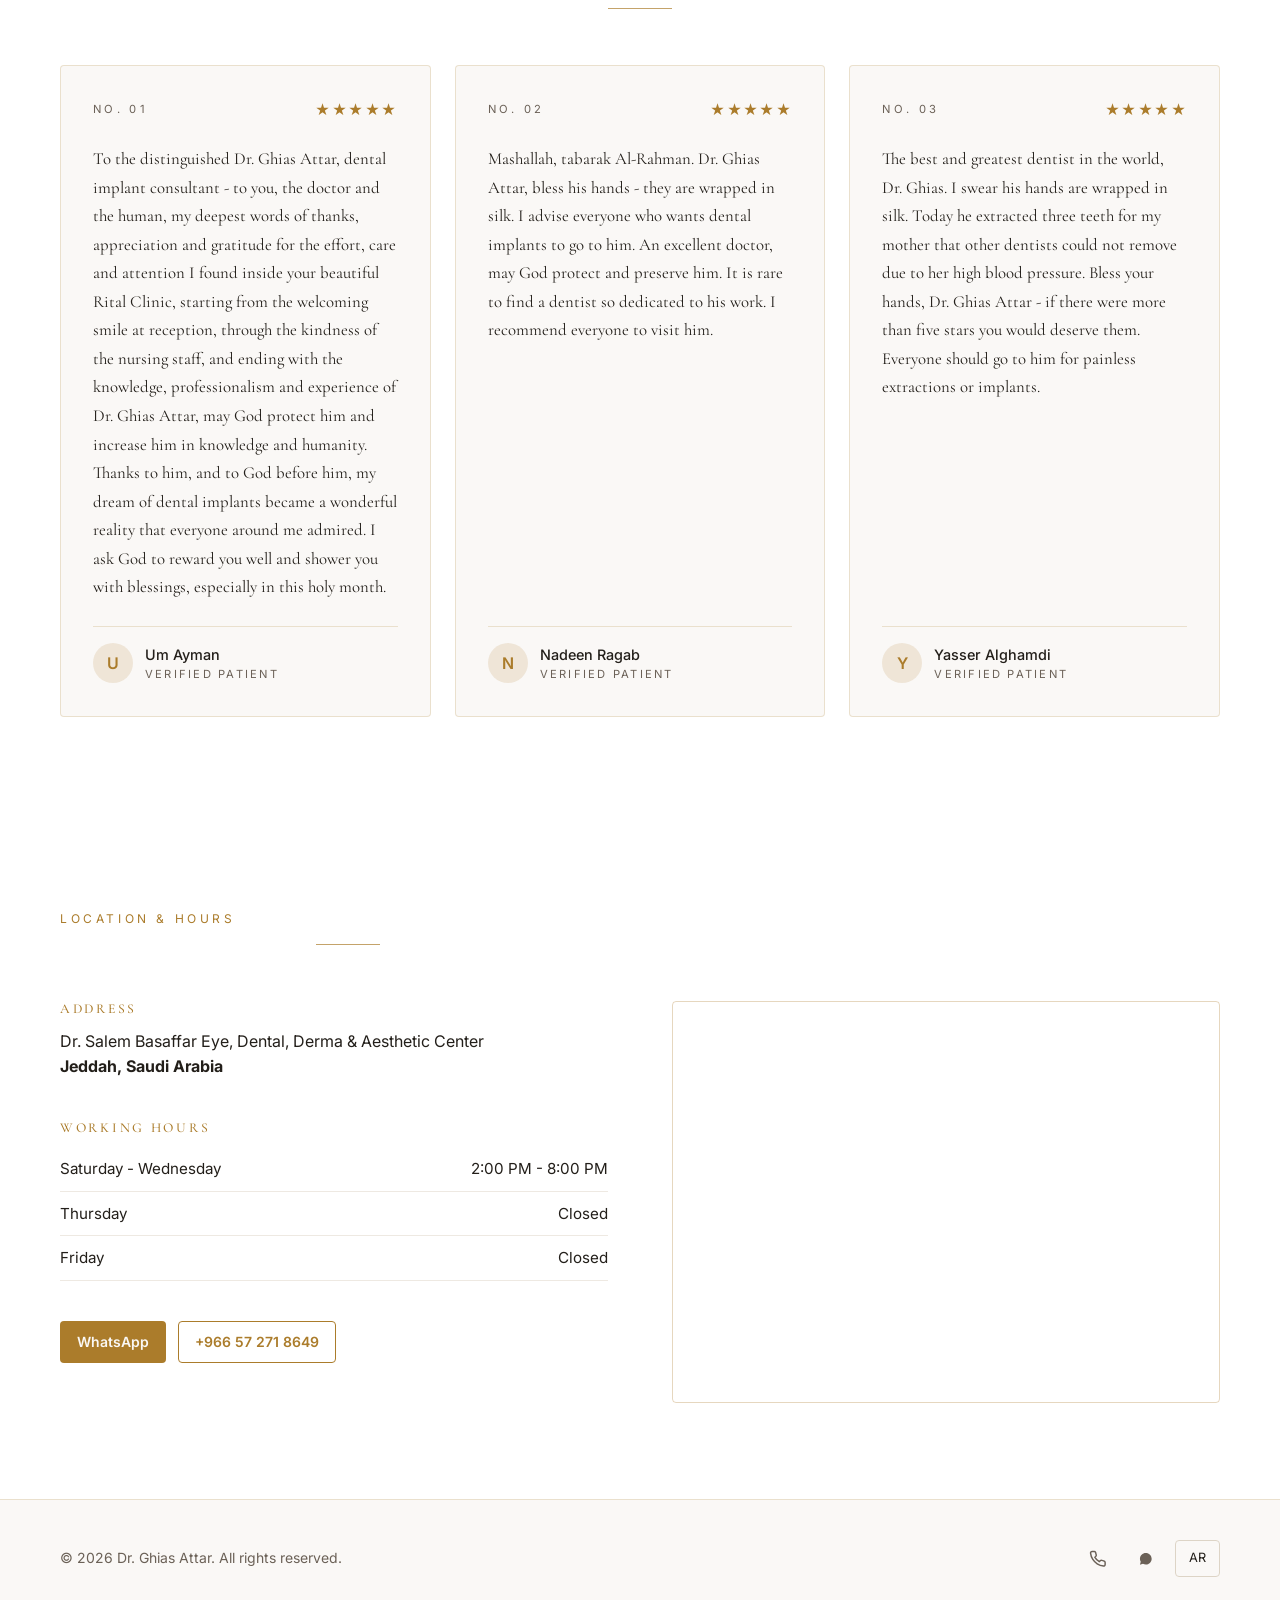
==== commit caa84a28: "Fix critical and high-priority SEO issues across the site - Fix all URLs from old lovable.app domain" ====
--- a/en/index.html
+++ b/en/index.html
@@ -3,21 +3,25 @@
 <head>
 <meta charset="UTF-8" />
 <meta name="viewport" content="width=device-width, initial-scale=1.0" />
-<title>Dr. Ghias Attar - Dental Implants & Cosmetic Dentistry Specialist | 26 Years Experience</title>
-<meta name="description" content="Dr. Ghias Attar - Specialist in oral surgery, dental implants and cosmetic prosthetics. 26 years of experience. Hollywood smile, veneers, whitening, root canal. Book your appointment today." />
-<meta name="keywords" content="dentist, dental implants, cosmetic dentistry, hollywood smile, teeth whitening, Dr. Ghias Attar, Saudi Arabia dentist" />
-<link rel="canonical" href="https://dr-ghayath-site.lovable.app/en/" />
-<link rel="alternate" hreflang="ar" href="https://dr-ghayath-site.lovable.app/" />
-<link rel="alternate" hreflang="en" href="https://dr-ghayath-site.lovable.app/en/" />
-<link rel="alternate" hreflang="x-default" href="https://dr-ghayath-site.lovable.app/" />
+<title>Dr. Ghias Attar – Dental Implants & Cosmetic Dentistry | Jeddah</title>
+<meta name="description" content="Dr. Ghias Attar – Dental implants and cosmetic dentistry specialist in Jeddah, Saudi Arabia. 26 years of experience in titanium & zirconia implants, Hollywood smile, porcelain veneers, and root canal therapy. Free consultation. Book today." />
+<meta name="keywords" content="dental implants Jeddah, dentist Jeddah, Hollywood smile Jeddah, dental veneers Jeddah, cosmetic dentistry Saudi Arabia, Dr. Ghias Attar, teeth whitening Jeddah, best dentist Jeddah, zirconia implants, titanium implants, full mouth restoration" />
+<meta name="author" content="Dr. Ghias Attar" />
+<link rel="canonical" href="https://drghiasattar.com/en/" />
+<link rel="alternate" hreflang="ar" href="https://drghiasattar.com/" />
+<link rel="alternate" hreflang="en" href="https://drghiasattar.com/en/" />
+<link rel="alternate" hreflang="x-default" href="https://drghiasattar.com/" />
 
 <meta property="og:type" content="website" />
 <meta property="og:locale" content="en_US" />
-<meta property="og:title" content="Dr. Ghias Attar - Dental Implants & Cosmetic Dentistry" />
-<meta property="og:description" content="26 years of experience in dental implants and cosmetic prosthetics." />
-<meta property="og:url" content="https://dr-ghayath-site.lovable.app/en/" />
-<meta property="og:image" content="https://dr-ghayath-site.lovable.app/assets/dr-ghiath.jpg" />
+<meta property="og:title" content="Dr. Ghias Attar – Dental Implants & Cosmetic Dentistry | Jeddah" />
+<meta property="og:description" content="26 years of experience in dental implants and cosmetic dentistry in Jeddah, Saudi Arabia. Free consultation. Book today." />
+<meta property="og:url" content="https://drghiasattar.com/en/" />
+<meta property="og:image" content="https://drghiasattar.com/assets/dr-ghiath.jpg" />
 <meta name="twitter:card" content="summary_large_image" />
+<meta name="twitter:title" content="Dr. Ghias Attar – Dental Implants & Cosmetic Dentistry | Jeddah" />
+<meta name="twitter:description" content="26 years of experience in dental implants and cosmetic dentistry in Jeddah, Saudi Arabia. Free consultation." />
+<meta name="twitter:image" content="https://drghiasattar.com/assets/dr-ghiath.jpg" />
 
 <link rel="icon" type="image/png" href="../favicon.png" />
 <link rel="apple-touch-icon" href="../favicon.png" />
@@ -32,14 +36,30 @@
   "@type": "Dentist",
   "name": "Dr. Ghias Attar",
   "alternateName": "د. غياث عطار",
-  "image": "https://dr-ghayath-site.lovable.app/assets/dr-ghiath.jpg",
-  "url": "https://dr-ghayath-site.lovable.app/en/",
+  "description": "Dental implants and cosmetic dentistry specialist in Jeddah, Saudi Arabia. 26 years of experience in titanium & zirconia implants, Hollywood smile, veneers, and root canal therapy. Free consultation available.",
+  "image": "https://drghiasattar.com/assets/dr-ghiath.jpg",
+  "url": "https://drghiasattar.com/en/",
   "telephone": "+966572718649",
   "priceRange": "$$",
   "medicalSpecialty": ["DentalImplants", "CosmeticDentistry", "OralSurgery"],
-  "address": { "@type": "PostalAddress", "streetAddress": "Dr. Salem Basaffar Eye, Dental, Derma & Aesthetic Center", "addressCountry": "SA" },
+  "address": {
+    "@type": "PostalAddress",
+    "streetAddress": "Dr. Salem Basaffar Eye, Dental, Derma & Aesthetic Center",
+    "addressLocality": "Jeddah",
+    "addressRegion": "Makkah Province",
+    "addressCountry": "SA"
+  },
+  "geo": {
+    "@type": "GeoCoordinates",
+    "latitude": "21.5433",
+    "longitude": "39.1728"
+  },
   "openingHoursSpecification": [{ "@type": "OpeningHoursSpecification", "dayOfWeek": ["Saturday","Sunday","Monday","Tuesday","Wednesday"], "opens": "14:00", "closes": "20:00" }],
-  "aggregateRating": { "@type": "AggregateRating", "ratingValue": "5.0", "reviewCount": "3" }
+  "aggregateRating": { "@type": "AggregateRating", "ratingValue": "5.0", "reviewCount": "3" },
+  "sameAs": [
+    "https://drghiasattar.com",
+    "https://drghiasattar.com/en/"
+  ]
 }
 </script>
 </head>
@@ -103,7 +123,7 @@
     <div class="container">
       <div class="hero-grid">
         <div class="hero-text">
-          <p class="eyebrow">Dr. Ghias Attar Clinic</p>
+          <p class="eyebrow">Dr. Ghias Attar Clinic — Jeddah, Saudi Arabia</p>
           <h1>Dr. Ghias Attar</h1>
           <span class="gold-divider"></span>
           <p class="hero-title">Specialist in Oral Surgery, Dental Implants & Cosmetic Prosthetics</p>
@@ -118,19 +138,53 @@
     </div>
   </section>
 
+  <!-- About -->
+  <section id="about" class="section">
+    <div class="container">
+      <div class="section-head center">
+        <p class="eyebrow">About Dr. Ghias</p>
+        <h2>26 Years of Excellence in Jeddah, Saudi Arabia</h2>
+        <span class="gold-divider"></span>
+      </div>
+      <div class="about-content">
+        <p>Dr. Ghias Attar is a board-certified specialist in oral surgery, dental implants, and cosmetic prosthetics practicing in <strong>Jeddah, Saudi Arabia</strong> for over 26 years. Registered with the Saudi Commission for Health Specialties (SCHS), he combines surgical precision with a refined aesthetic sensibility in every procedure — from a single implant to a full mouth restoration.</p>
+
+        <h3>Dental Implants in Jeddah</h3>
+        <p>Dr. Ghias is among Jeddah's most experienced dental implant surgeons. He works with premium <strong>titanium and zirconia implants</strong> from leading global brands, offering same-day immediate implant placement in qualifying cases. Treatment planning includes precise 3D imaging and digital diagnostics to ensure optimal outcomes. Services extend to bone grafting, sinus lift procedures, and structured post-op follow-up. All implants come with a warranty. With an implant success rate exceeding 98%, patients travel from across Saudi Arabia and the wider region specifically for his expertise.</p>
+
+        <h3>Hollywood Smile & Cosmetic Dentistry</h3>
+        <p>Dr. Ghias specializes in complete smile makeovers using <strong>porcelain veneers and zirconia crowns</strong> crafted with CAD/CAM technology. Every smile design begins with digital imaging and a proposed smile simulation before any treatment starts — so patients see the expected result in advance. Professional teeth whitening is also available for cases that require color improvement without reshaping. Whether you seek a subtle enhancement or a full smile makeover, the clinic delivers natural-looking, long-lasting results tailored to your face.</p>
+
+        <h3>Oral Surgery & Root Canal Therapy</h3>
+        <p>With extensive experience in complex surgical extractions — including impacted wisdom teeth and difficult root morphologies — Dr. Ghias provides comfortable, precise oral surgery. <strong>Root canal therapy</strong> is performed with rotary endodontic instruments for painless, efficient treatment. Gum contouring and black gum depigmentation services address both functional and aesthetic concerns, transforming gummy smiles and smoker's gum discoloration into healthy, confident smiles.</p>
+
+        <h3>Why Choose Dr. Ghias Attar in Jeddah?</h3>
+        <ul>
+          <li>26 years of experience with thousands of satisfied patients in Jeddah, Saudi Arabia</li>
+          <li>Advanced technology: 3D imaging, CAD/CAM, immediate implant placement</li>
+          <li>Free consultation to evaluate your case</li>
+          <li>Implant warranty with structured follow-up care</li>
+          <li>Over 98% implant success rate</li>
+          <li>Ideal for dental tourism patients visiting Jeddah</li>
+          <li>Saudi Commission for Health Specialties (SCHS) certified</li>
+        </ul>
+      </div>
+    </div>
+  </section>
+
   <section id="services" class="section">
     <div class="container">
       <div class="section-head center"><p class="eyebrow">Services</p><h2>Complete care, the highest standards</h2><span class="gold-divider"></span></div>
       <div class="services-grid">
-        <div class="service-card"><div class="service-num">01</div><h3>Dental Implants</h3><p>Immediate & permanent implants, latest techniques</p></div>
-        <div class="service-card"><div class="service-num">02</div><h3>Cosmetic Prosthetics</h3><p>Veneers, crowns, fixed restorations</p></div>
-        <div class="service-card"><div class="service-num">03</div><h3>Oral Surgery</h3><p>Complex surgical extractions</p></div>
-        <div class="service-card"><div class="service-num">04</div><h3>Hollywood Smile</h3><p>Full smile design</p></div>
-        <div class="service-card"><div class="service-num">05</div><h3>Teeth Whitening</h3><p>Safe and effective professional whitening</p></div>
-        <div class="service-card"><div class="service-num">06</div><h3>Root Canal Therapy</h3><p>Precise, painless endodontic care</p></div>
-        <div class="service-card"><div class="service-num">07</div><h3>Gum Contouring & Depigmentation</h3><p>Gummy smile treatment and black gum depigmentation for smokers</p></div>
-        <div class="service-card"><div class="service-num">08</div><h3>Bone Grafting</h3><p>Bone grafts and sinus lifts</p></div>
-        <div class="service-card"><div class="service-num">09</div><h3>Additional Service</h3><p>Details coming soon</p></div>
+        <div class="service-card"><div class="service-num">01</div><h3>Dental Implants</h3><p>Titanium &amp; zirconia implants, immediate placement, 3D imaging, and implant warranty</p></div>
+        <div class="service-card"><div class="service-num">02</div><h3>Cosmetic Prosthetics</h3><p>Porcelain veneers, zirconia crowns via CAD/CAM, and long-lasting fixed restorations</p></div>
+        <div class="service-card"><div class="service-num">03</div><h3>Oral Surgery</h3><p>Complex surgical extractions, impacted wisdom teeth, and precise oral surgical procedures</p></div>
+        <div class="service-card"><div class="service-num">04</div><h3>Hollywood Smile</h3><p>Full smile makeover with digital smile design and ultra-thin porcelain veneers</p></div>
+        <div class="service-card"><div class="service-num">05</div><h3>Teeth Whitening</h3><p>Professional whitening with advanced techniques for immediate, lasting results</p></div>
+        <div class="service-card"><div class="service-num">06</div><h3>Root Canal Therapy</h3><p>Painless endodontic care with rotary instruments for precise, reliable treatment</p></div>
+        <div class="service-card"><div class="service-num">07</div><h3>Gum Contouring & Depigmentation</h3><p>Gummy smile correction and black gum depigmentation for smokers</p></div>
+        <div class="service-card"><div class="service-num">08</div><h3>Bone Grafting</h3><p>Bone grafts and sinus lifts to prepare the jaw for dental implant placement</p></div>
+        <div class="service-card"><div class="service-num">09</div><h3>Full Mouth Restoration</h3><p>Comprehensive solutions to restore function and aesthetics for missing or damaged teeth</p></div>
       </div>
     </div>
   </section>
@@ -177,7 +231,7 @@
       <div class="section-head" style="text-align:start; margin-inline:0;"><p class="eyebrow">Location & Hours</p><span class="gold-divider"></span></div>
       <div class="location-grid">
         <div class="location-info">
-          <div><h3>Address</h3><p>Dr. Salem Basaffar Eye, Dental, Derma & Aesthetic Center</p></div>
+          <div><h3>Address</h3><p>Dr. Salem Basaffar Eye, Dental, Derma &amp; Aesthetic Center<br><strong>Jeddah, Saudi Arabia</strong></p></div>
           <div><h3>Working Hours</h3>
             <ul class="hours-list">
               <li><span>Saturday - Wednesday</span><span>2:00 PM - 8:00 PM</span></li>
@@ -213,12 +267,12 @@
   <svg viewBox="0 0 32 32" fill="currentColor"><path d="M16.003 5.333c-5.886 0-10.667 4.78-10.667 10.667 0 1.88.498 3.717 1.444 5.333L5.333 26.667l5.49-1.439a10.62 10.62 0 0 0 5.18 1.34h.004c5.886 0 10.666-4.78 10.666-10.667S21.89 5.333 16.003 5.333zm4.87 12.964c-.267-.133-1.578-.778-1.822-.867-.244-.089-.422-.133-.6.134-.178.266-.689.867-.844 1.045-.155.178-.31.2-.578.067-.267-.134-1.127-.415-2.146-1.323-.793-.708-1.328-1.582-1.484-1.849-.155-.266-.016-.41.117-.543.12-.12.267-.31.4-.466.133-.155.178-.266.267-.444.089-.178.044-.333-.022-.467-.067-.133-.6-1.448-.823-1.982-.217-.52-.437-.45-.6-.458l-.511-.009a.98.98 0 0 0-.711.333c-.244.267-.933.911-.933 2.222s.955 2.578 1.088 2.756c.133.178 1.88 2.87 4.555 4.025.637.275 1.133.439 1.52.563.638.203 1.219.174 1.679.106.512-.077 1.578-.645 1.8-1.267.222-.622.222-1.156.155-1.267z"/></svg>
 </a>
 
-<a href="#gallery" id="img1" class="lightbox" aria-label="Close"><span class="lightbox__close" aria-hidden="true">&times;</span><img src="../assets/before-after-1.jpg" alt="" /></a>
-<a href="#gallery" id="img2" class="lightbox" aria-label="Close"><span class="lightbox__close" aria-hidden="true">&times;</span><img src="../assets/before-after-2.jpg" alt="" /></a>
-<a href="#gallery" id="img3" class="lightbox" aria-label="Close"><span class="lightbox__close" aria-hidden="true">&times;</span><img src="../assets/before-after-3.jpg" alt="" /></a>
-<a href="#gallery" id="img4" class="lightbox" aria-label="Close"><span class="lightbox__close" aria-hidden="true">&times;</span><img src="../assets/before-after-4.jpg" alt="" /></a>
-<a href="#gallery" id="img5" class="lightbox" aria-label="Close"><span class="lightbox__close" aria-hidden="true">&times;</span><img src="../assets/before-after-5.jpg" alt="" /></a>
-<a href="#gallery" id="img6" class="lightbox" aria-label="Close"><span class="lightbox__close" aria-hidden="true">&times;</span><img src="../assets/before-after-6.jpg" alt="" /></a>
+<a href="#gallery" id="img1" class="lightbox" aria-label="Close"><span class="lightbox__close" aria-hidden="true">&times;</span><img src="../assets/before-after-1.jpg" alt="Before and after dental implants – Dr. Ghias Attar Jeddah" /></a>
+<a href="#gallery" id="img2" class="lightbox" aria-label="Close"><span class="lightbox__close" aria-hidden="true">&times;</span><img src="../assets/before-after-2.jpg" alt="Before and after cosmetic restorations – Dr. Ghias Attar Jeddah" /></a>
+<a href="#gallery" id="img3" class="lightbox" aria-label="Close"><span class="lightbox__close" aria-hidden="true">&times;</span><img src="../assets/before-after-3.jpg" alt="Before and after Hollywood smile – Dr. Ghias Attar Jeddah" /></a>
+<a href="#gallery" id="img4" class="lightbox" aria-label="Close"><span class="lightbox__close" aria-hidden="true">&times;</span><img src="../assets/before-after-4.jpg" alt="Before and after anterior dental implants – Dr. Ghias Attar Jeddah" /></a>
+<a href="#gallery" id="img5" class="lightbox" aria-label="Close"><span class="lightbox__close" aria-hidden="true">&times;</span><img src="../assets/before-after-5.jpg" alt="Before and after full mouth restoration – Dr. Ghias Attar Jeddah" /></a>
+<a href="#gallery" id="img6" class="lightbox" aria-label="Close"><span class="lightbox__close" aria-hidden="true">&times;</span><img src="../assets/before-after-6.jpg" alt="Before and after fixed prosthetics – Dr. Ghias Attar Jeddah" /></a>
 <script>document.getElementById('year').textContent = new Date().getFullYear();</script>
 </body>
 </html>
--- a/styles.css
+++ b/styles.css
@@ -448,3 +448,31 @@
     transform: none !important;
   }
 }
+
+/* About section */
+.about-content {
+  max-width: 820px;
+  margin: 0 auto;
+}
+.about-content p {
+  margin-bottom: 1.25rem;
+  line-height: 1.85;
+  color: var(--ink);
+}
+.about-content h3 {
+  font-family: var(--font-heading);
+  font-size: 1.25rem;
+  font-weight: 600;
+  color: var(--gold);
+  margin-top: 2rem;
+  margin-bottom: 0.6rem;
+}
+.about-content ul {
+  padding-inline-start: 1.4rem;
+  margin-bottom: 1.25rem;
+}
+.about-content li {
+  margin-bottom: 0.5rem;
+  line-height: 1.75;
+  color: var(--ink);
+}
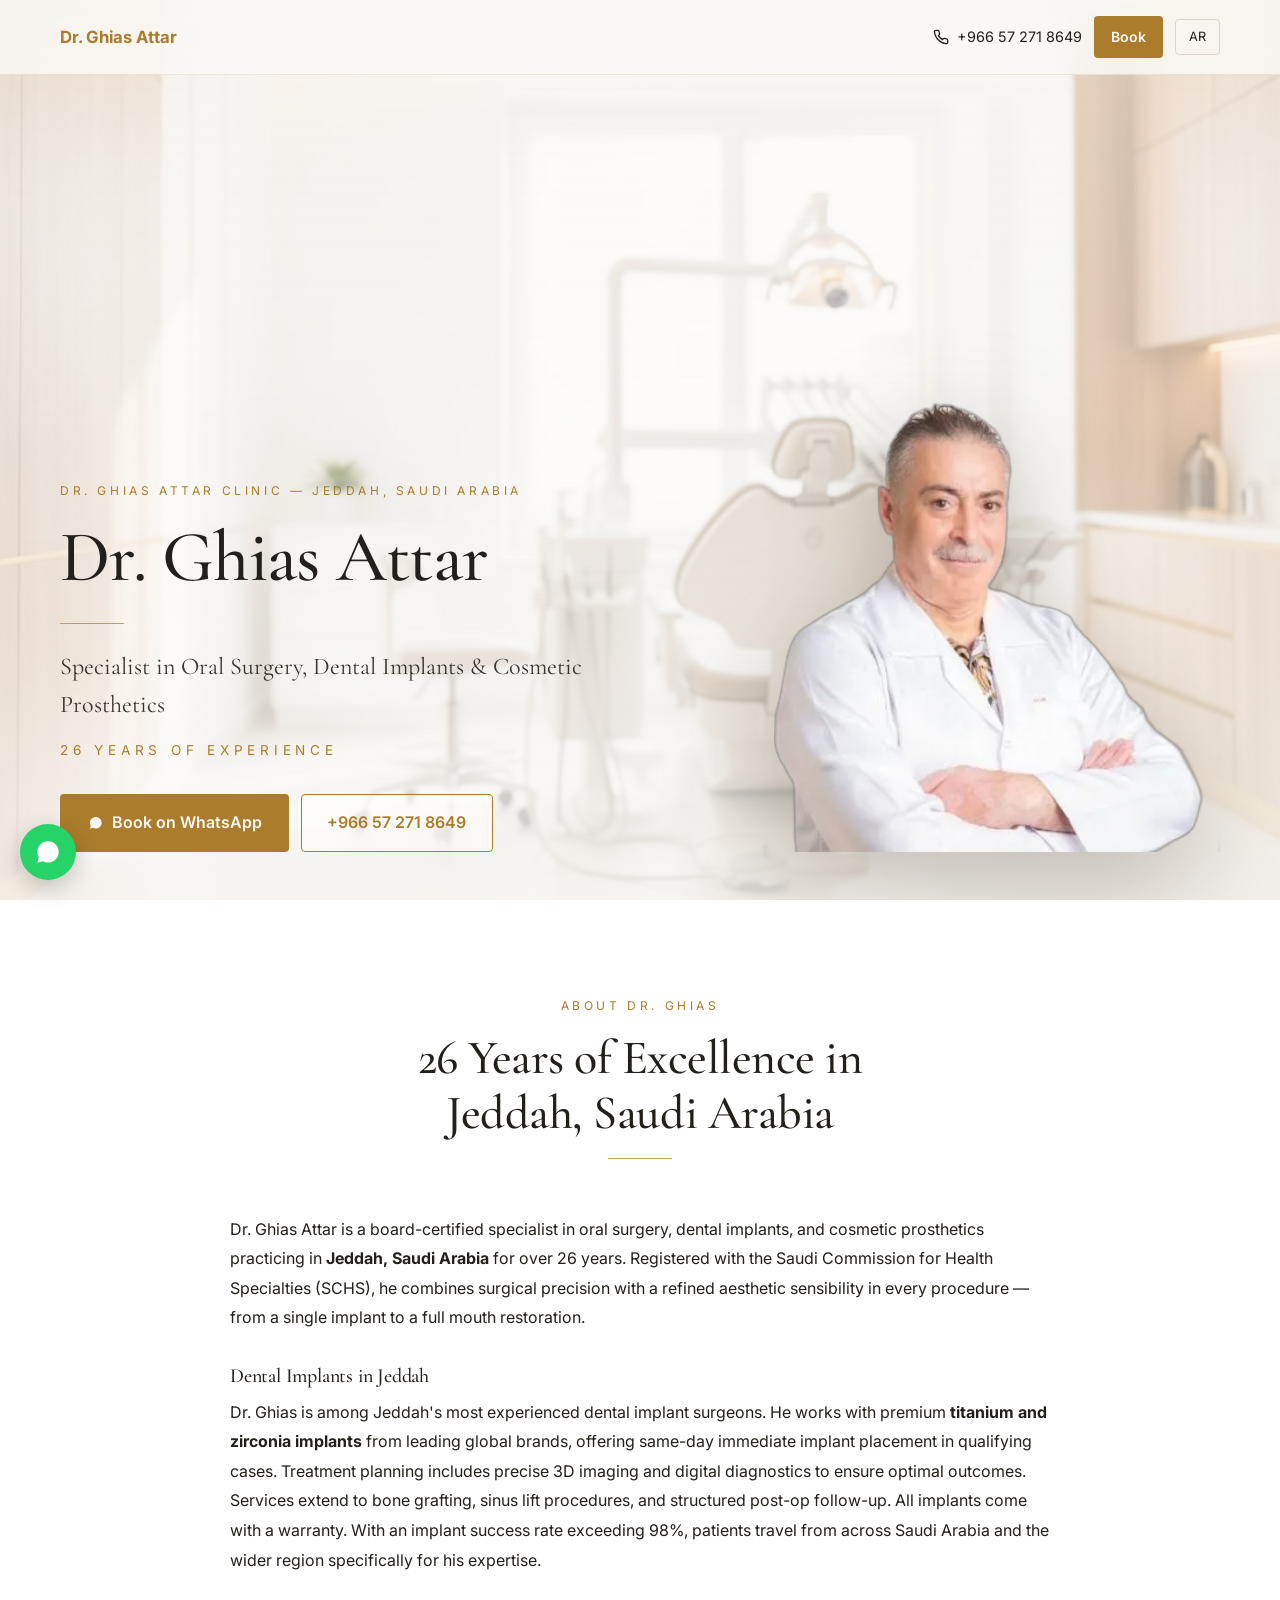
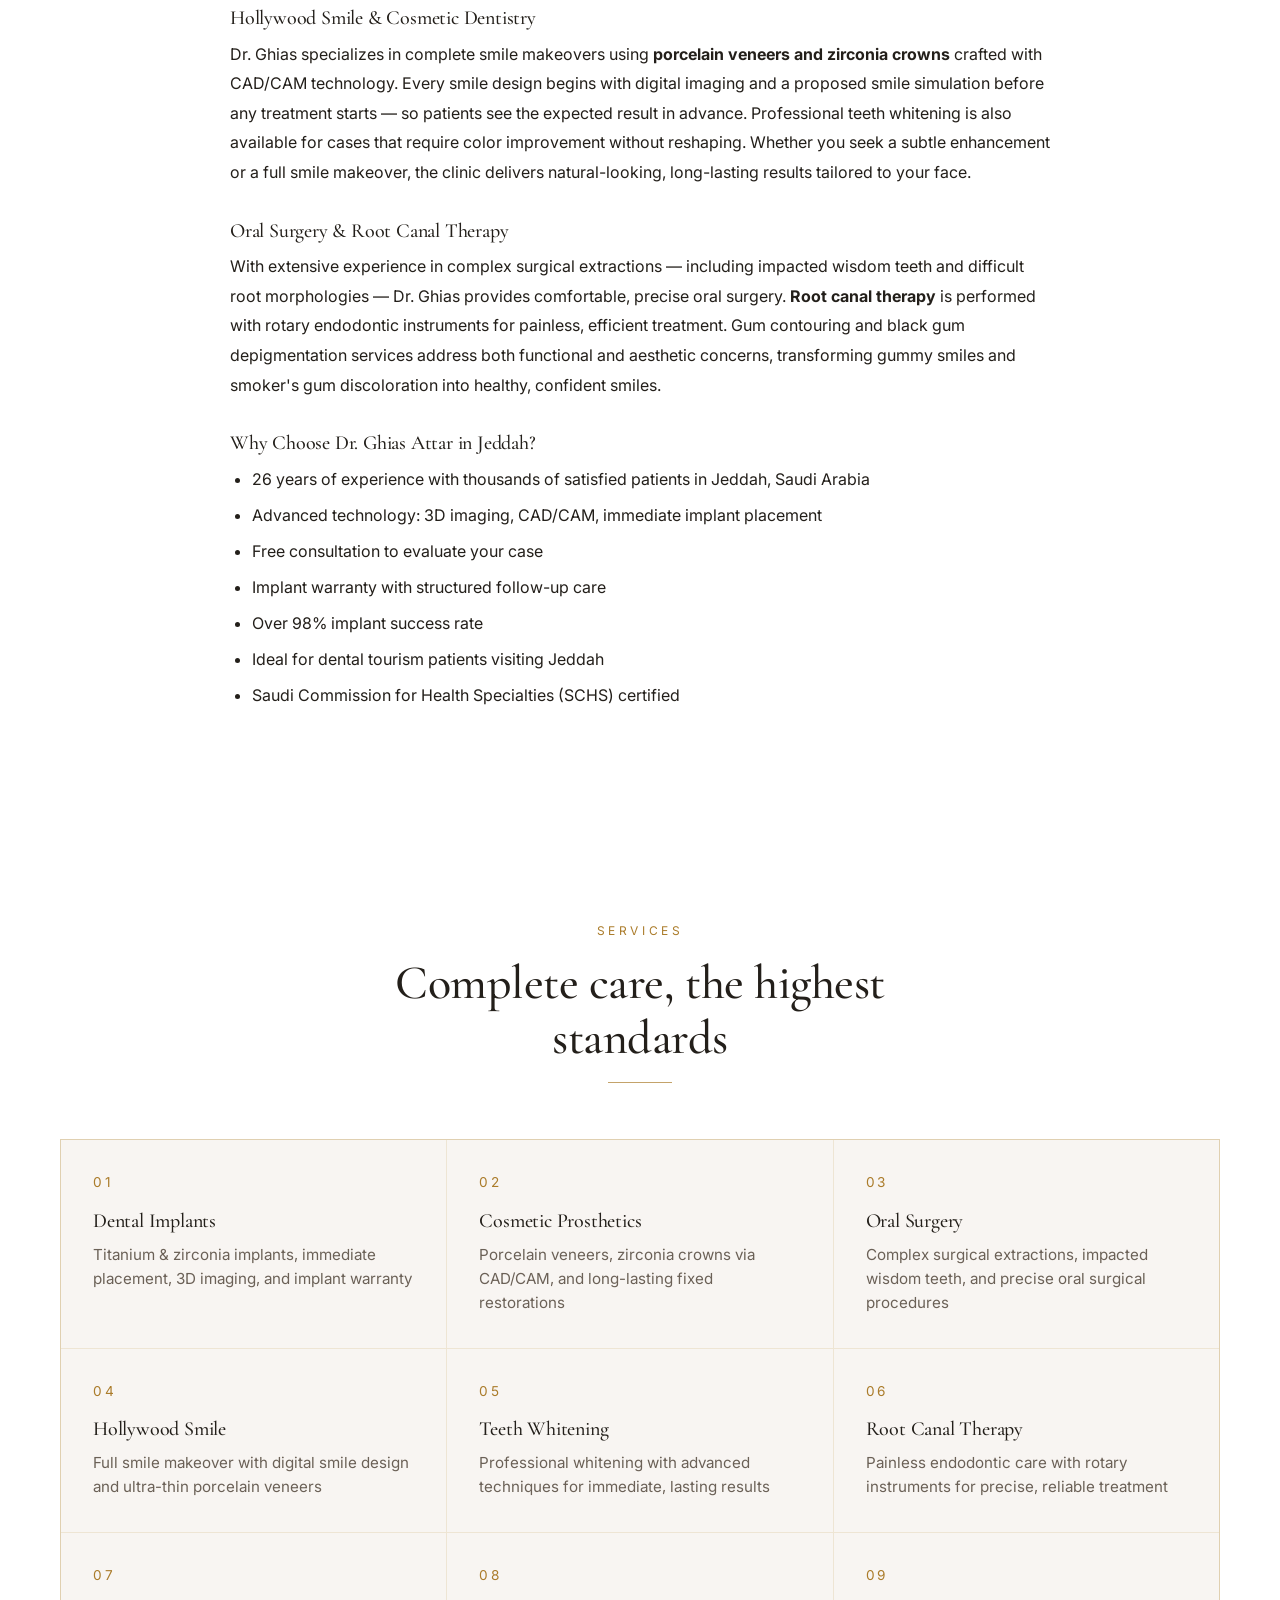
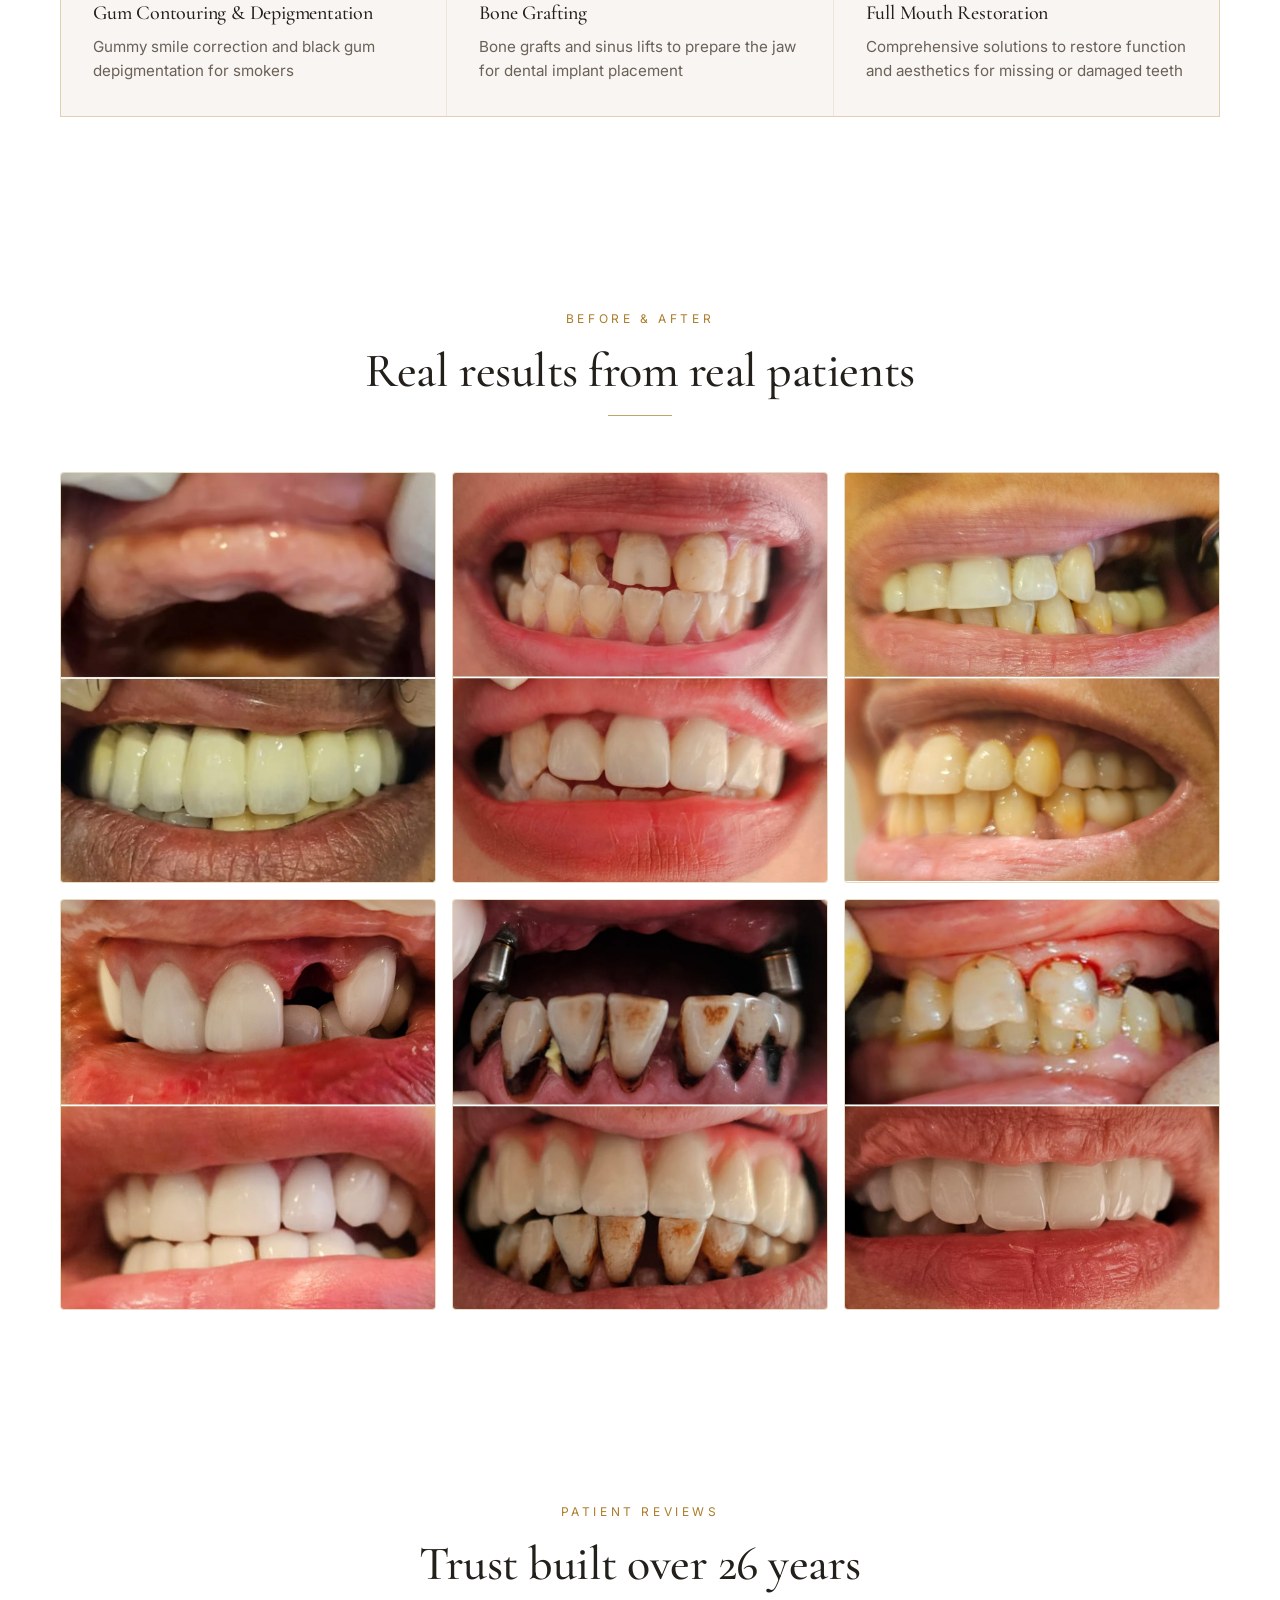
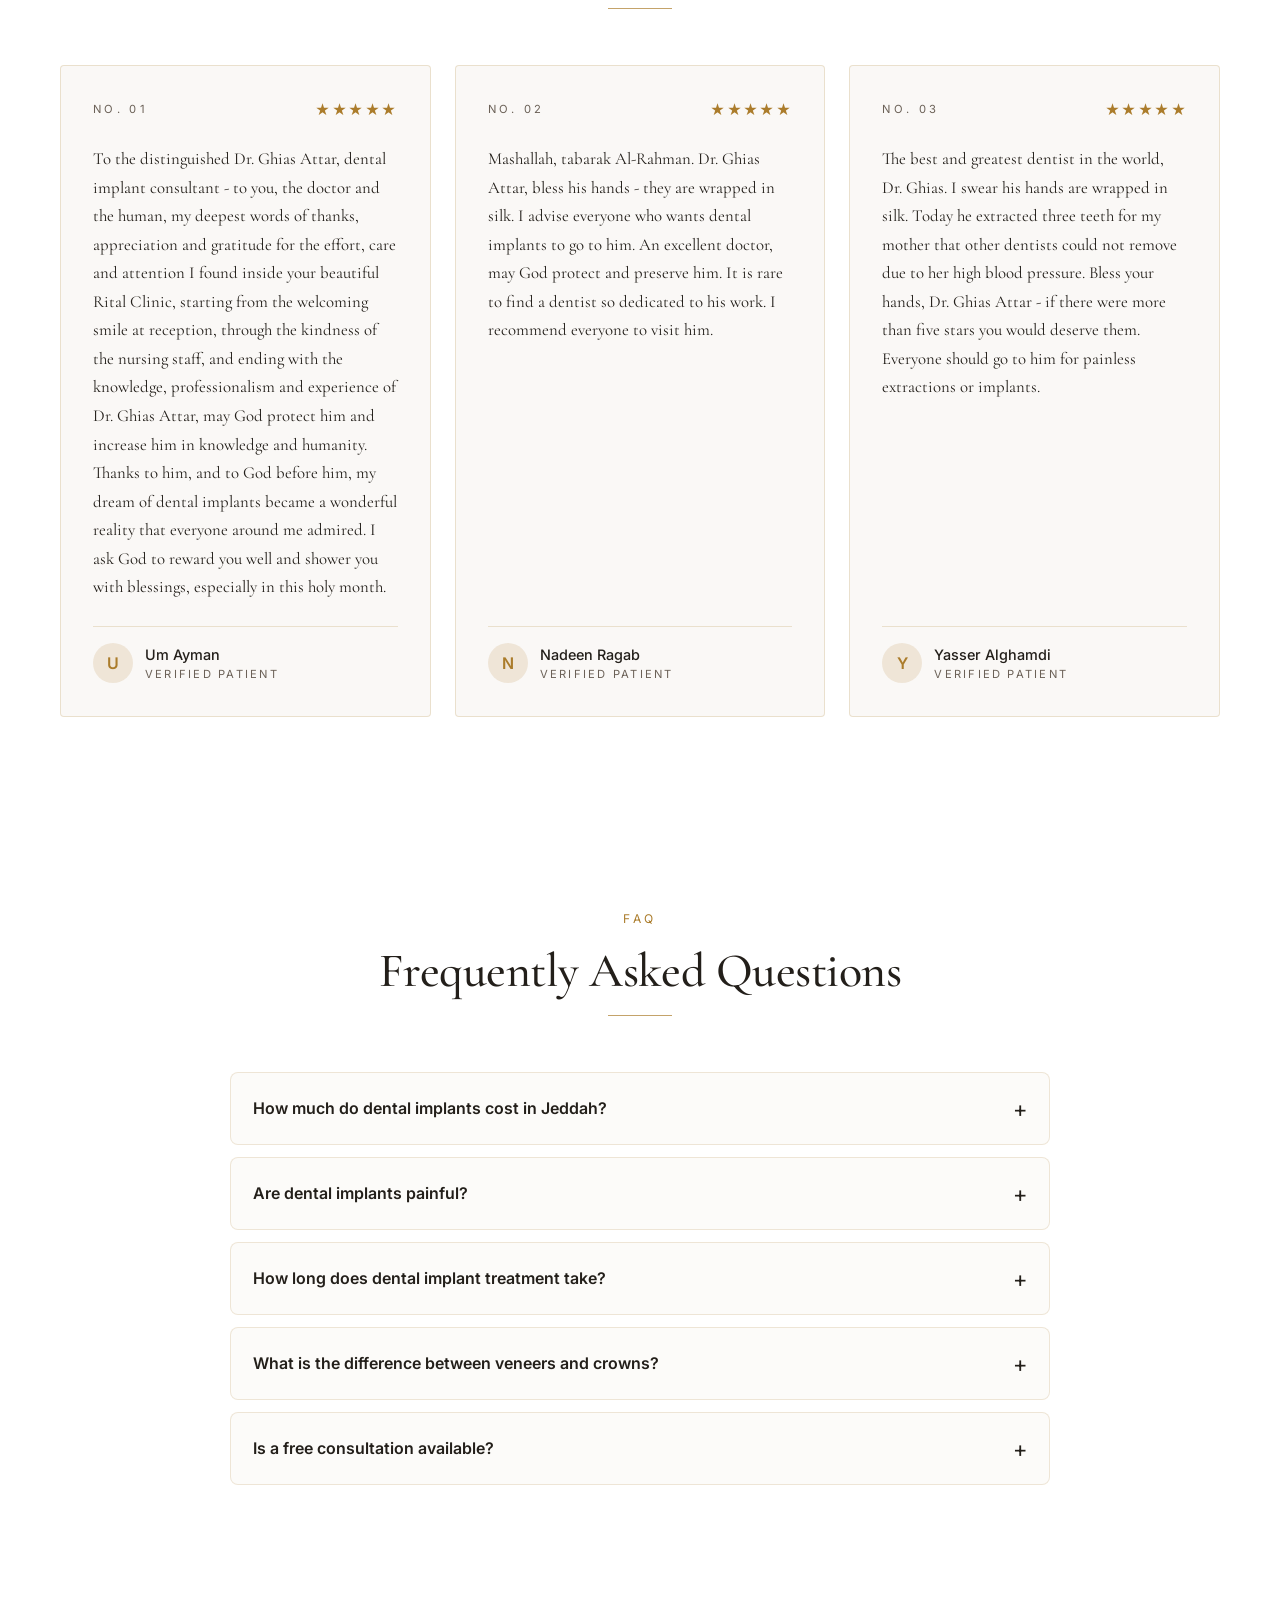
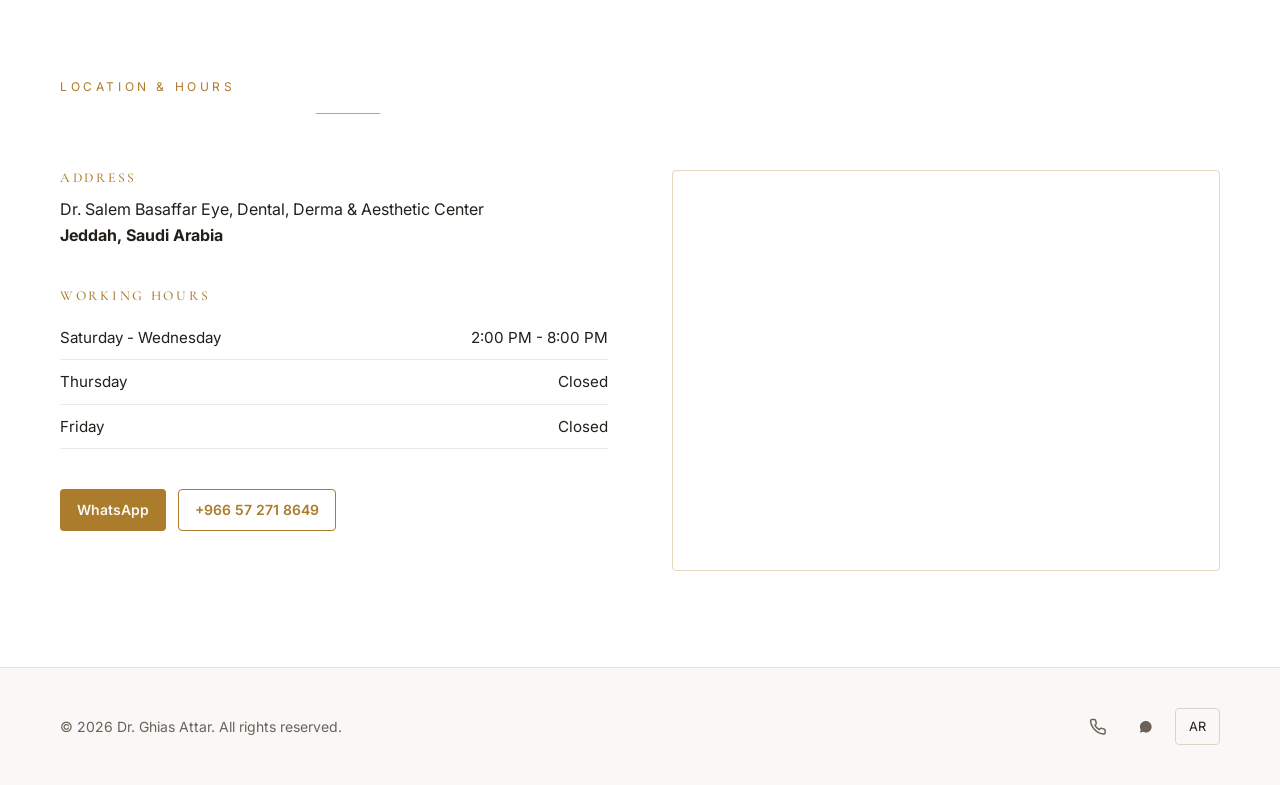
==== commit c204a62d: "Address technical SEO audit: www domain, FAQPage schema, meta descriptions - Switch all URLs to cano" ====
--- a/en/index.html
+++ b/en/index.html
@@ -4,24 +4,24 @@
 <meta charset="UTF-8" />
 <meta name="viewport" content="width=device-width, initial-scale=1.0" />
 <title>Dr. Ghias Attar – Dental Implants & Cosmetic Dentistry | Jeddah</title>
-<meta name="description" content="Dr. Ghias Attar – Dental implants and cosmetic dentistry specialist in Jeddah, Saudi Arabia. 26 years of experience in titanium & zirconia implants, Hollywood smile, porcelain veneers, and root canal therapy. Free consultation. Book today." />
+<meta name="description" content="Dr. Ghias Attar — dental implants &amp; cosmetic dentistry specialist in Jeddah, Saudi Arabia. 26 years experience. Free consultation. Book via WhatsApp." />
 <meta name="keywords" content="dental implants Jeddah, dentist Jeddah, Hollywood smile Jeddah, dental veneers Jeddah, cosmetic dentistry Saudi Arabia, Dr. Ghias Attar, teeth whitening Jeddah, best dentist Jeddah, zirconia implants, titanium implants, full mouth restoration" />
 <meta name="author" content="Dr. Ghias Attar" />
-<link rel="canonical" href="https://drghiasattar.com/en/" />
-<link rel="alternate" hreflang="ar" href="https://drghiasattar.com/" />
-<link rel="alternate" hreflang="en" href="https://drghiasattar.com/en/" />
-<link rel="alternate" hreflang="x-default" href="https://drghiasattar.com/" />
+<link rel="canonical" href="https://www.drghiasattar.com/en/" />
+<link rel="alternate" hreflang="ar" href="https://www.drghiasattar.com/" />
+<link rel="alternate" hreflang="en" href="https://www.drghiasattar.com/en/" />
+<link rel="alternate" hreflang="x-default" href="https://www.drghiasattar.com/" />
 
 <meta property="og:type" content="website" />
 <meta property="og:locale" content="en_US" />
 <meta property="og:title" content="Dr. Ghias Attar – Dental Implants & Cosmetic Dentistry | Jeddah" />
 <meta property="og:description" content="26 years of experience in dental implants and cosmetic dentistry in Jeddah, Saudi Arabia. Free consultation. Book today." />
-<meta property="og:url" content="https://drghiasattar.com/en/" />
-<meta property="og:image" content="https://drghiasattar.com/assets/dr-ghiath.jpg" />
+<meta property="og:url" content="https://www.drghiasattar.com/en/" />
+<meta property="og:image" content="https://www.drghiasattar.com/assets/dr-ghiath.jpg" />
 <meta name="twitter:card" content="summary_large_image" />
 <meta name="twitter:title" content="Dr. Ghias Attar – Dental Implants & Cosmetic Dentistry | Jeddah" />
 <meta name="twitter:description" content="26 years of experience in dental implants and cosmetic dentistry in Jeddah, Saudi Arabia. Free consultation." />
-<meta name="twitter:image" content="https://drghiasattar.com/assets/dr-ghiath.jpg" />
+<meta name="twitter:image" content="https://www.drghiasattar.com/assets/dr-ghiath.jpg" />
 
 <link rel="icon" type="image/png" href="../favicon.png" />
 <link rel="apple-touch-icon" href="../favicon.png" />
@@ -37,8 +37,8 @@
   "name": "Dr. Ghias Attar",
   "alternateName": "د. غياث عطار",
   "description": "Dental implants and cosmetic dentistry specialist in Jeddah, Saudi Arabia. 26 years of experience in titanium & zirconia implants, Hollywood smile, veneers, and root canal therapy. Free consultation available.",
-  "image": "https://drghiasattar.com/assets/dr-ghiath.jpg",
-  "url": "https://drghiasattar.com/en/",
+  "image": "https://www.drghiasattar.com/assets/dr-ghiath.jpg",
+  "url": "https://www.drghiasattar.com/en/",
   "telephone": "+966572718649",
   "priceRange": "$$",
   "medicalSpecialty": ["DentalImplants", "CosmeticDentistry", "OralSurgery"],
@@ -57,8 +57,56 @@
   "openingHoursSpecification": [{ "@type": "OpeningHoursSpecification", "dayOfWeek": ["Saturday","Sunday","Monday","Tuesday","Wednesday"], "opens": "14:00", "closes": "20:00" }],
   "aggregateRating": { "@type": "AggregateRating", "ratingValue": "5.0", "reviewCount": "3" },
   "sameAs": [
-    "https://drghiasattar.com",
-    "https://drghiasattar.com/en/"
+    "https://www.drghiasattar.com",
+    "https://www.drghiasattar.com/en/"
+  ]
+}
+</script>
+<script type="application/ld+json">
+{
+  "@context": "https://schema.org",
+  "@type": "FAQPage",
+  "mainEntity": [
+    {
+      "@type": "Question",
+      "name": "How much do dental implants cost in Jeddah?",
+      "acceptedAnswer": {
+        "@type": "Answer",
+        "text": "The cost of dental implants in Jeddah varies based on implant type (titanium or zirconia), the number of teeth, and preparatory procedures such as bone grafting. Dr. Ghias Attar offers a free consultation to assess your case and provide an accurate quote. Contact us via WhatsApp at +966572718649."
+      }
+    },
+    {
+      "@type": "Question",
+      "name": "Are dental implants painful?",
+      "acceptedAnswer": {
+        "@type": "Answer",
+        "text": "Dental implant surgery is performed under local anesthesia, making the procedure itself pain-free. After the anesthesia wears off, mild discomfort for a few days is normal and easily managed with standard pain medication."
+      }
+    },
+    {
+      "@type": "Question",
+      "name": "How long does dental implant treatment take?",
+      "acceptedAnswer": {
+        "@type": "Answer",
+        "text": "A single dental implant procedure typically takes 30 to 60 minutes. With immediate implant placement, a temporary crown can be fitted the same day. Full osseointegration — the implant fusing with the jawbone — takes 3 to 6 months."
+      }
+    },
+    {
+      "@type": "Question",
+      "name": "What is the difference between veneers and crowns?",
+      "acceptedAnswer": {
+        "@type": "Answer",
+        "text": "Veneers are thin porcelain shells bonded to the front surface of teeth to improve appearance, requiring minimal tooth preparation. Crowns cover the entire tooth and are typically used for broken or root-canal-treated teeth. Dr. Ghias Attar will recommend the best option for your specific case."
+      }
+    },
+    {
+      "@type": "Question",
+      "name": "Is a free consultation available?",
+      "acceptedAnswer": {
+        "@type": "Answer",
+        "text": "Yes, Dr. Ghias Attar offers a free consultation to evaluate your case and explain available treatment options in Jeddah, Saudi Arabia. Book your appointment via WhatsApp at +966572718649."
+      }
+    }
   ]
 }
 </script>
@@ -226,6 +274,39 @@
     </div>
   </section>
 
+  <!-- FAQ -->
+  <section id="faq" class="section">
+    <div class="container">
+      <div class="section-head center">
+        <p class="eyebrow">FAQ</p>
+        <h2>Frequently Asked Questions</h2>
+        <span class="gold-divider"></span>
+      </div>
+      <div class="faq-list">
+        <details class="faq-item">
+          <summary>How much do dental implants cost in Jeddah?</summary>
+          <p>The cost of dental implants in Jeddah varies based on implant type (titanium or zirconia), the number of teeth, and preparatory procedures such as bone grafting. Dr. Ghias Attar offers a free consultation to assess your case and provide an accurate quote. Contact us via WhatsApp at <a href="tel:+966572718649">+966 57 271 8649</a>.</p>
+        </details>
+        <details class="faq-item">
+          <summary>Are dental implants painful?</summary>
+          <p>Dental implant surgery is performed under local anesthesia, making the procedure itself pain-free. After the anesthesia wears off, mild discomfort for a few days is normal and easily managed with standard pain medication.</p>
+        </details>
+        <details class="faq-item">
+          <summary>How long does dental implant treatment take?</summary>
+          <p>A single dental implant procedure typically takes 30 to 60 minutes. With immediate implant placement, a temporary crown can be fitted the same day. Full osseointegration — the implant fusing with the jawbone — takes 3 to 6 months.</p>
+        </details>
+        <details class="faq-item">
+          <summary>What is the difference between veneers and crowns?</summary>
+          <p>Veneers are thin porcelain shells bonded to the front surface of teeth to improve appearance, requiring minimal tooth preparation. Crowns cover the entire tooth and are typically used for broken or root-canal-treated teeth. Dr. Ghias Attar will recommend the best option for your specific case.</p>
+        </details>
+        <details class="faq-item">
+          <summary>Is a free consultation available?</summary>
+          <p>Yes, Dr. Ghias Attar offers a free consultation to evaluate your case and explain available treatment options in Jeddah, Saudi Arabia. Book your appointment via <a href="https://wa.me/966572718649" target="_blank" rel="noopener">WhatsApp</a>.</p>
+        </details>
+      </div>
+    </div>
+  </section>
+
   <section id="location" class="section">
     <div class="container">
       <div class="section-head" style="text-align:start; margin-inline:0;"><p class="eyebrow">Location & Hours</p><span class="gold-divider"></span></div>
--- a/styles.css
+++ b/styles.css
@@ -476,3 +476,46 @@
   line-height: 1.75;
   color: var(--ink);
 }
+
+/* FAQ section */
+.faq-list {
+  max-width: 820px;
+  margin: 0 auto;
+  display: flex;
+  flex-direction: column;
+  gap: 0.75rem;
+}
+.faq-item {
+  border: 1px solid hsla(38, 40%, 60%, 0.25);
+  border-radius: 8px;
+  background: hsla(40, 30%, 97%, 0.6);
+  overflow: hidden;
+}
+.faq-item summary {
+  cursor: pointer;
+  padding: 1.1rem 1.4rem;
+  font-weight: 600;
+  font-size: 1rem;
+  color: var(--ink);
+  list-style: none;
+  display: flex;
+  justify-content: space-between;
+  align-items: center;
+}
+.faq-item summary::-webkit-details-marker { display: none; }
+.faq-item summary::after {
+  content: '+';
+  font-size: 1.4rem;
+  color: var(--gold);
+  font-weight: 400;
+  flex-shrink: 0;
+  margin-inline-start: 1rem;
+}
+.faq-item[open] summary::after { content: '−'; }
+.faq-item p {
+  padding: 0 1.4rem 1.1rem;
+  margin: 0;
+  line-height: 1.8;
+  color: var(--ink);
+  font-size: 0.95rem;
+}
